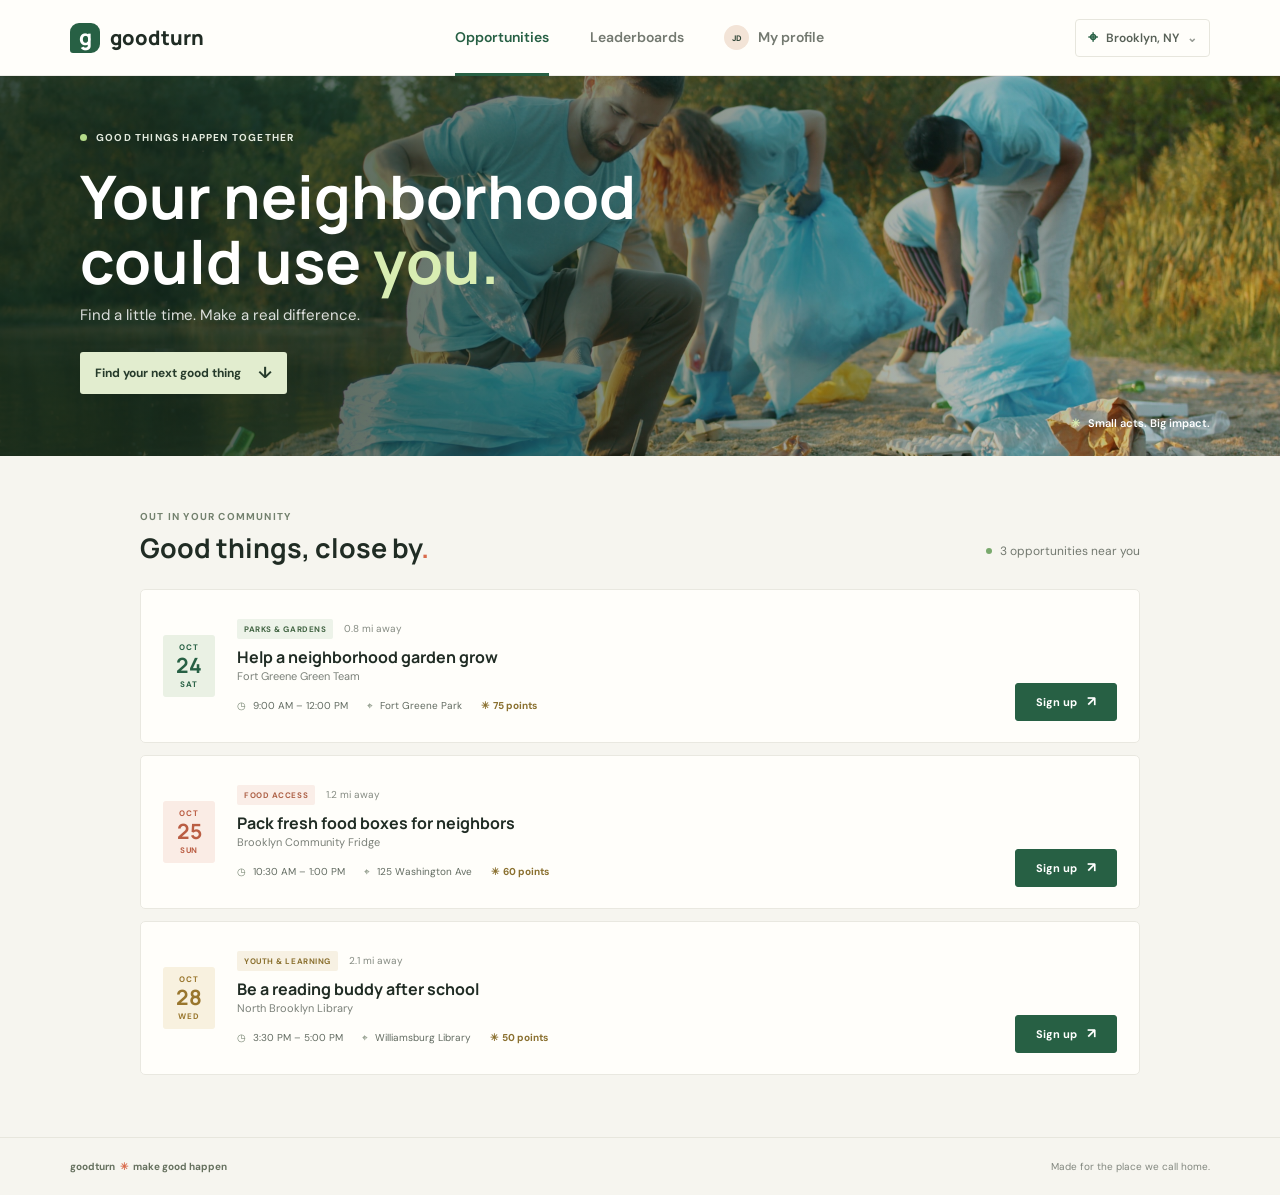
==== index.html @ 11824cbf "I replaced the image on index.html with a more suitable local image." ====
<!DOCTYPE html>
<html lang="en">
<head>
    <meta charset="UTF-8">
    <meta name="viewport" content="width=device-width, initial-scale=1.0">
    <meta name="theme-color" content="#f6f5ef">
    <title>GoodTurn | Find your next good thing</title>
    <link rel="preconnect" href="https://fonts.googleapis.com">
    <link rel="preconnect" href="https://fonts.gstatic.com" crossorigin>
    <link href="https://fonts.googleapis.com/css2?family=DM+Sans:wght@400;500;600;700&family=Manrope:wght@500;600;700;800&display=swap" rel="stylesheet">
    <link rel="stylesheet" href="styles.css">
</head>
<body>
    <header class="topbar">
        <a class="brand" href="#opportunities" aria-label="GoodTurn opportunities">
            <span class="brand-mark" aria-hidden="true">g</span>
            <span>goodturn</span>
        </a>
        <nav class="main-nav" aria-label="Main navigation">
            <a class="nav-link active" href="index.html" aria-current="page">Opportunities</a>
            <a class="nav-link" href="leaderboard.html">Leaderboards</a>
            <a class="nav-link profile-link" href="profile.html">
                <span class="avatar avatar-small" aria-hidden="true">JD</span>
                <span>My profile</span>
            </a>
        </nav>
        <button class="location-button" type="button" aria-label="Current location: Brooklyn, New York">
            <span aria-hidden="true">⌖</span> Brooklyn, NY <span class="chevron" aria-hidden="true">⌄</span>
        </button>
    </header>

    <main>
        <section class="hero" aria-labelledby="hero-title">
            <img class="hero-image" src="vitaly-gariev-tX-A7eBc45Q-unsplash.jpg" alt="Volunteers working together outdoors" fetchpriority="high">
            <div class="hero-shade"></div>
            <div class="hero-content">
                <p class="eyebrow"><span class="eyebrow-dot"></span> GOOD THINGS HAPPEN TOGETHER</p>
                <h1 id="hero-title">Your neighborhood<br>could use <em>you.</em></h1>
                <p class="hero-copy">Find a little time. Make a real difference.</p>
                <a class="hero-action" href="#opportunities">Find your next good thing <span aria-hidden="true">↓</span></a>
            </div>
            <div class="hero-note"><span aria-hidden="true">✳</span> Small acts. Big impact.</div>
        </section>

        <section class="opportunities content-width" id="opportunities" aria-labelledby="opportunities-title">
            <div class="section-heading">
                <div>
                    <p class="section-kicker">OUT IN YOUR COMMUNITY</p>
                    <h2 id="opportunities-title">Good things, close by<span class="heading-period">.</span></h2>
                </div>
                <span class="result-count"><span class="live-dot"></span> 3 opportunities near you</span>
            </div>

            <div class="opportunity-list">
                <article class="opportunity-card">
                    <div class="date-tile" aria-label="Saturday, October 24"><span>OCT</span><strong>24</strong><span>SAT</span></div>
                    <div class="opportunity-details">
                        <div class="card-topline"><span class="category-tag category-green">PARKS &amp; GARDENS</span><span class="distance">0.8 mi away</span></div>
                        <h3>Help a neighborhood garden grow</h3>
                        <p class="organization">Fort Greene Green Team</p>
                        <div class="opportunity-meta"><span><span aria-hidden="true">◷</span> 9:00 AM – 12:00 PM</span><span><span aria-hidden="true">⌖</span> Fort Greene Park</span><span class="points">✳ &nbsp;75 points</span></div>
                    </div>
                    <button class="signup-button" type="button">Sign up <span aria-hidden="true">↗</span></button>
                </article>

                <article class="opportunity-card">
                    <div class="date-tile date-coral" aria-label="Sunday, October 25"><span>OCT</span><strong>25</strong><span>SUN</span></div>
                    <div class="opportunity-details">
                        <div class="card-topline"><span class="category-tag category-coral">FOOD ACCESS</span><span class="distance">1.2 mi away</span></div>
                        <h3>Pack fresh food boxes for neighbors</h3>
                        <p class="organization">Brooklyn Community Fridge</p>
                        <div class="opportunity-meta"><span><span aria-hidden="true">◷</span> 10:30 AM – 1:00 PM</span><span><span aria-hidden="true">⌖</span> 125 Washington Ave</span><span class="points">✳ &nbsp;60 points</span></div>
                    </div>
                    <button class="signup-button" type="button">Sign up <span aria-hidden="true">↗</span></button>
                </article>

                <article class="opportunity-card">
                    <div class="date-tile date-yellow" aria-label="Wednesday, October 28"><span>OCT</span><strong>28</strong><span>WED</span></div>
                    <div class="opportunity-details">
                        <div class="card-topline"><span class="category-tag category-yellow">YOUTH &amp; LEARNING</span><span class="distance">2.1 mi away</span></div>
                        <h3>Be a reading buddy after school</h3>
                        <p class="organization">North Brooklyn Library</p>
                        <div class="opportunity-meta"><span><span aria-hidden="true">◷</span> 3:30 PM – 5:00 PM</span><span><span aria-hidden="true">⌖</span> Williamsburg Library</span><span class="points">✳ &nbsp;50 points</span></div>
                    </div>
                    <button class="signup-button" type="button">Sign up <span aria-hidden="true">↗</span></button>
                </article>
            </div>
        </section>

    </main>

    <footer class="app-footer"><span>goodturn <span aria-hidden="true">✳</span> make good happen</span><span>Made for the place we call home.</span></footer>
    <script>
        document.querySelectorAll('.signup-button').forEach((button) => {
            button.addEventListener('click', () => {
                button.textContent = 'You’re signed up ✓';
                button.classList.add('signed-up');
                button.disabled = true;
            });
        });
    </script>
</body>
</html>
---- styles.css ----
:root {
    color-scheme: light;
    --ink: #202c24;
    --muted: #777f77;
    --paper: #f6f5ef;
    --white: #fffefa;
    --green: #276044;
    --green-dark: #1c4934;
    --line: #e7e6dd;
    --coral: #d96b4c;
    --yellow: #e8bd58;
}

* {
    box-sizing: border-box;
}

html {
    scroll-behavior: smooth;
    scroll-padding-top: 88px;
}

body {
    margin: 0;
    color: var(--ink);
    background: var(--paper);
    font-family: 'DM Sans', sans-serif;
    line-height: 1.5;
}

button,
a {
    font: inherit;
}

a {
    color: inherit;
}

.topbar {
    position: sticky;
    z-index: 5;
    top: 0;
    display: flex;
    height: 76px;
    align-items: center;
    justify-content: space-between;
    padding: 0 max(5.5vw, 24px);
    border-bottom: 1px solid rgba(32, 44, 36, 0.08);
    background: rgba(255, 254, 250, 0.97);
}

.brand {
    display: inline-flex;
    align-items: center;
    gap: 10px;
    color: var(--ink);
    font-family: 'Manrope', sans-serif;
    font-size: 20px;
    font-weight: 800;
    text-decoration: none;
}

.brand-mark {
    display: grid;
    width: 30px;
    height: 30px;
    place-items: center;
    border-radius: 9px 9px 9px 3px;
    background: var(--green);
    color: white;
    font-family: 'Manrope', sans-serif;
    font-size: 21px;
    line-height: 1;
}

.main-nav {
    display: flex;
    height: 100%;
    align-items: center;
    gap: clamp(20px, 3.2vw, 48px);
}

.nav-link {
    position: relative;
    display: inline-flex;
    height: 100%;
    align-items: center;
    gap: 9px;
    color: #737970;
    font-size: 14px;
    font-weight: 600;
    text-decoration: none;
    transition: color 160ms ease;
}

.nav-link:hover,
.nav-link.active {
    color: var(--green);
}

.nav-link.active::after {
    position: absolute;
    right: 0;
    bottom: -1px;
    left: 0;
    height: 3px;
    background: var(--green);
    content: '';
}

.location-button {
    display: inline-flex;
    min-height: 38px;
    align-items: center;
    gap: 8px;
    padding: 0 12px;
    border: 1px solid var(--line);
    border-radius: 4px;
    background: transparent;
    color: #586157;
    font-size: 12px;
    font-weight: 600;
}

.location-button > span:first-child {
    color: var(--green);
    font-size: 17px;
}

.chevron {
    color: #969b94;
}

.hero {
    position: relative;
    display: flex;
    min-height: 380px;
    align-items: center;
    overflow: hidden;
    background: #335d45;
    color: white;
}

.hero-image,
.hero-shade {
    position: absolute;
    inset: 0;
    width: 100%;
    height: 100%;
}

.hero-image {
    object-fit: cover;
    object-position: center 48%;
}

.hero-shade {
    background: linear-gradient(90deg, rgba(16, 39, 27, 0.82) 0%, rgba(16, 39, 27, 0.52) 45%, rgba(16, 39, 27, 0.08) 100%);
}

.hero-content {
    position: relative;
    width: min(1120px, 89%);
    margin: 0 auto;
    padding: 53px 0 61px;
    animation: arrive 550ms ease-out both;
}

.eyebrow,
.section-kicker {
    margin: 0;
    font-size: 10px;
    font-weight: 700;
    letter-spacing: 1.2px;
}

.eyebrow {
    display: flex;
    align-items: center;
    gap: 9px;
    color: #e4ebdf;
}

.eyebrow-dot,
.live-dot {
    width: 7px;
    height: 7px;
    flex: 0 0 auto;
    border-radius: 50%;
    background: #b4db89;
}

.hero h1 {
    margin: 19px 0 10px;
    font-family: 'Manrope', sans-serif;
    font-size: clamp(38px, 5vw, 60px);
    font-weight: 700;
    letter-spacing: 0;
    line-height: 1.08;
}

.hero h1 em {
    color: #d8edb2;
    font-style: normal;
}

.hero-copy {
    margin: 0;
    color: rgba(255, 255, 255, 0.84);
    font-size: 15px;
}

.hero-action {
    display: inline-flex;
    min-height: 42px;
    align-items: center;
    gap: 17px;
    margin-top: 25px;
    padding: 0 15px;
    border-radius: 3px;
    background: #e2edcf;
    color: #263b2b;
    font-size: 12px;
    font-weight: 700;
    text-decoration: none;
    transition: background 150ms ease, transform 150ms ease;
}

.hero-action:hover {
    transform: translateY(-2px);
    background: white;
}

.hero-action span {
    font-size: 16px;
}

.hero-note {
    position: absolute;
    right: 5.5vw;
    bottom: 25px;
    color: white;
    font-size: 11px;
    font-weight: 600;
}

.hero-note span {
    margin-right: 5px;
    color: #d8edb2;
}

.content-width {
    width: min(1000px, 89%);
    margin-right: auto;
    margin-left: auto;
}

.opportunities {
    padding: 53px 0 62px;
}

.section-heading,
.panel-heading {
    display: flex;
    align-items: end;
    justify-content: space-between;
    gap: 20px;
}

.section-kicker {
    color: #73816e;
}

.section-heading h2,
.panel-heading h2 {
    margin: 7px 0 0;
    font-family: 'Manrope', sans-serif;
    font-size: 27px;
    font-weight: 700;
    letter-spacing: 0;
    line-height: 1.25;
}

.heading-period {
    color: var(--coral);
}

.result-count {
    display: inline-flex;
    align-items: center;
    gap: 8px;
    padding-bottom: 5px;
    color: #737970;
    font-size: 12px;
}

.live-dot {
    width: 6px;
    height: 6px;
    background: #79a96d;
}

.opportunity-list {
    display: grid;
    gap: 12px;
    margin-top: 24px;
}

.opportunity-card {
    display: grid;
    min-height: 154px;
    grid-template-columns: 54px minmax(0, 1fr) auto;
    align-items: center;
    gap: 20px;
    padding: 20px 22px;
    border: 1px solid #e9e8e0;
    border-radius: 5px;
    background: var(--white);
    transition: border-color 160ms ease, transform 160ms ease;
    animation: arrive 500ms ease-out both;
}

.opportunity-card:nth-child(2) {
    animation-delay: 70ms;
}

.opportunity-card:nth-child(3) {
    animation-delay: 140ms;
}

.opportunity-card:hover {
    transform: translateY(-2px);
    border-color: #cbd5c8;
}

.date-tile {
    display: flex;
    width: 52px;
    height: 62px;
    flex-direction: column;
    align-items: center;
    justify-content: center;
    border-radius: 3px;
    background: #eaf1e4;
    color: var(--green);
    line-height: 1;
}

.date-tile span {
    font-size: 8px;
    font-weight: 700;
    letter-spacing: 0.7px;
}

.date-tile strong {
    margin: 4px 0;
    font-family: 'Manrope', sans-serif;
    font-size: 21px;
}

.date-coral {
    background: #faece5;
    color: #ba5d43;
}

.date-yellow {
    background: #f8f1df;
    color: #99762d;
}

.opportunity-details {
    min-width: 0;
}

.card-topline {
    display: flex;
    align-items: center;
    gap: 11px;
}

.category-tag {
    padding: 4px 7px;
    border-radius: 2px;
    font-size: 8px;
    font-weight: 700;
    letter-spacing: 0.55px;
}

.category-green {
    background: #edf3e9;
    color: #426443;
}

.category-coral {
    background: #faeee8;
    color: #ae6248;
}

.category-yellow {
    background: #f7f1e3;
    color: #8a702f;
}

.distance {
    color: #858b82;
    font-size: 10px;
}

.opportunity-card h3 {
    overflow-wrap: anywhere;
    margin: 8px 0 1px;
    font-family: 'Manrope', sans-serif;
    font-size: 16px;
    font-weight: 700;
    letter-spacing: 0;
    line-height: 1.3;
}

.organization {
    margin: 0;
    color: #7b8179;
    font-size: 11px;
}

.opportunity-meta {
    display: flex;
    flex-wrap: wrap;
    gap: 5px 19px;
    margin-top: 13px;
    color: #626b61;
    font-size: 10px;
}

.opportunity-meta > span {
    white-space: nowrap;
}

.opportunity-meta > span > span {
    margin-right: 4px;
    color: #73816e;
}

.opportunity-meta .points {
    color: #8a702f;
    font-weight: 700;
}

.signup-button {
    display: inline-flex;
    min-width: 102px;
    min-height: 38px;
    align-items: center;
    justify-content: center;
    gap: 10px;
    align-self: end;
    margin-bottom: 1px;
    border: 1px solid var(--green);
    border-radius: 3px;
    background: var(--green);
    color: white;
    cursor: pointer;
    font-size: 11px;
    font-weight: 700;
    transition: background 150ms ease, color 150ms ease;
}

.signup-button:hover {
    background: var(--green-dark);
}

.signup-button span {
    font-size: 14px;
}

.signup-button.signed-up {
    min-width: 128px;
    border-color: #d6e5cf;
    background: #edf4e9;
    color: var(--green);
    cursor: default;
}

.community-sections {
    display: grid;
    grid-template-columns: 1.15fr 0.85fr;
    gap: 16px;
    padding-bottom: 58px;
}

.leaderboard-panel,
.profile-panel {
    scroll-margin-top: 96px;
    padding: 24px;
    border: 1px solid var(--line);
    border-radius: 5px;
    background: var(--white);
}

.panel-heading {
    align-items: center;
}

.panel-heading h2 {
    font-size: 17px;
}

.period-label {
    padding: 5px 7px;
    border-radius: 2px;
    background: #f0f2e9;
    color: #66745e;
    font-size: 8px;
    font-weight: 700;
    letter-spacing: 0.6px;
}

.leaderboard-list {
    display: grid;
    gap: 0;
    margin: 19px 0 0;
    padding: 0;
    list-style: none;
}

.leaderboard-list li {
    display: grid;
    min-height: 52px;
    grid-template-columns: 24px 31px minmax(0, 1fr) auto;
    align-items: center;
    gap: 10px;
    border-top: 1px solid #efeee8;
}

.leaderboard-list .current-user {
    margin: 0 -8px;
    padding: 0 8px;
    background: #f5f7ef;
}

.rank {
    color: #8b9188;
    font-size: 10px;
    font-weight: 700;
}

.avatar {
    display: inline-grid;
    width: 30px;
    height: 30px;
    flex: 0 0 auto;
    place-items: center;
    border-radius: 50%;
    color: #304537;
    font-size: 9px;
    font-weight: 700;
}

.avatar-small {
    width: 25px;
    height: 25px;
    background: #f3e4d7;
    font-size: 8px;
}

.avatar-mint {
    background: #dcebdd;
}

.avatar-peach {
    background: #f4e1d2;
}

.avatar-blue {
    background: #dce8ed;
}

.volunteer-name {
    overflow: hidden;
    font-size: 11px;
    font-weight: 600;
    text-overflow: ellipsis;
    white-space: nowrap;
}

.volunteer-name small {
    color: #81877f;
    font-size: 9px;
    font-weight: 400;
}

.score {
    color: var(--green);
    font-size: 11px;
    font-weight: 700;
}

.score small {
    color: #858b82;
    font-size: 9px;
    font-weight: 500;
}

.profile-panel {
    display: flex;
    flex-direction: column;
    justify-content: center;
}

.profile-summary {
    display: flex;
    align-items: center;
    gap: 13px;
    margin-top: 16px;
}

.avatar-large {
    width: 44px;
    height: 44px;
    font-size: 12px;
}

.profile-summary h2 {
    margin: 0;
    font-family: 'Manrope', sans-serif;
    font-size: 17px;
    letter-spacing: 0;
}

.profile-summary p {
    margin: 2px 0 0;
    color: #7b8179;
    font-size: 10px;
}

.profile-stats {
    display: grid;
    grid-template-columns: repeat(3, 1fr);
    gap: 8px;
    margin-top: 24px;
    padding-top: 17px;
    border-top: 1px solid #efeee8;
}

.profile-stats div {
    display: flex;
    flex-direction: column;
    gap: 3px;
}

.profile-stats strong {
    font-family: 'Manrope', sans-serif;
    font-size: 19px;
}

.profile-stats span {
    color: #81877f;
    font-size: 7px;
    font-weight: 700;
    letter-spacing: 0.35px;
}

.app-footer {
    display: flex;
    min-height: 58px;
    align-items: center;
    justify-content: space-between;
    padding: 0 max(5.5vw, 24px);
    border-top: 1px solid var(--line);
    color: #82877f;
    font-size: 10px;
}

.app-footer span:first-child {
    color: #66715f;
    font-weight: 700;
}

.app-footer span:first-child span {
    margin: 0 3px;
    color: var(--coral);
}

@keyframes arrive {
    from {
        transform: translateY(9px);
        opacity: 0;
    }
    to {
        transform: translateY(0);
        opacity: 1;
    }
}

@media (max-width: 760px) {
    .topbar {
        height: 66px;
        padding: 0 20px;
    }

    .brand {
        font-size: 18px;
    }

    .main-nav {
        gap: 18px;
    }

    .nav-link {
        font-size: 12px;
    }

    .location-button {
        display: none;
    }

    .hero {
        min-height: 350px;
    }

    .hero-content,
    .content-width {
        width: calc(100% - 40px);
    }

    .hero-shade {
        background: linear-gradient(90deg, rgba(16, 39, 27, 0.82), rgba(16, 39, 27, 0.28));
    }

    .hero-note {
        right: 20px;
        bottom: 17px;
    }

    .opportunities {
        padding: 42px 0 48px;
    }

    .section-heading h2 {
        font-size: 23px;
    }

    .opportunity-card {
        grid-template-columns: 48px minmax(0, 1fr);
        gap: 13px;
        padding: 17px;
    }

    .date-tile {
        width: 46px;
        height: 58px;
    }

    .signup-button {
        min-height: 36px;
        grid-column: 2;
        justify-self: start;
        align-self: start;
        margin-top: 2px;
    }

    .opportunity-meta {
        gap: 5px 12px;
    }

    .community-sections {
        grid-template-columns: 1fr;
        padding-bottom: 42px;
    }
}

@media (max-width: 480px) {
    .topbar {
        padding: 0 14px;
    }

    .brand {
        gap: 7px;
        font-size: 16px;
    }

    .brand-mark {
        width: 27px;
        height: 27px;
    }

    .main-nav {
        gap: 13px;
    }

    .nav-link {
        gap: 5px;
        font-size: 10px;
    }

    .avatar-small {
        width: 22px;
        height: 22px;
        font-size: 7px;
    }

    .hero {
        min-height: 330px;
    }

    .hero-content,
    .content-width {
        width: calc(100% - 32px);
    }

    .hero h1 {
        font-size: 39px;
    }

    .hero-copy {
        max-width: 250px;
        font-size: 13px;
    }

    .section-heading {
        align-items: flex-start;
        flex-direction: column;
        gap: 8px;
    }

    .section-heading h2 {
        font-size: 22px;
    }

    .result-count {
        padding-bottom: 0;
    }

    .opportunity-card {
        grid-template-columns: 42px minmax(0, 1fr);
        gap: 11px;
        padding: 14px 12px;
    }

    .date-tile {
        width: 42px;
        height: 54px;
    }

    .card-topline {
        flex-wrap: wrap;
        gap: 6px;
    }

    .opportunity-card h3 {
        font-size: 14px;
    }

    .opportunity-meta {
        display: grid;
        grid-template-columns: 1fr;
        gap: 5px;
        font-size: 9px;
    }

    .leaderboard-panel,
    .profile-panel {
        padding: 18px 15px;
    }

    .panel-heading h2 {
        font-size: 15px;
    }

    .app-footer {
        align-items: flex-start;
        flex-direction: column;
        justify-content: center;
        gap: 3px;
        padding: 11px 16px;
    }
}

@media (prefers-reduced-motion: reduce) {
    *,
    *::before,
    *::after {
        scroll-behavior: auto !important;
        animation-duration: 0.01ms !important;
        animation-iteration-count: 1 !important;
        transition-duration: 0.01ms !important;
    }
}

.location-label {
    display: inline-flex;
    align-items: center;
    gap: 7px;
    color: #586157;
    font-size: 12px;
    font-weight: 600;
}

.location-label span {
    color: var(--green);
    font-size: 17px;
}

.page-main {
    min-height: calc(100vh - 134px);
    padding-top: 52px;
    padding-bottom: 64px;
}

.page-heading-row {
    display: flex;
    align-items: center;
    justify-content: space-between;
    gap: 24px;
    margin-bottom: 29px;
}

.page-title {
    margin: 8px 0 4px;
    font-family: 'Manrope', sans-serif;
    font-size: clamp(26px, 3vw, 34px);
    font-weight: 700;
    letter-spacing: 0;
    line-height: 1.2;
}

.page-description {
    margin: 0;
    color: var(--muted);
    font-size: 13px;
}

.leaderboard-summary {
    display: flex;
    min-height: 83px;
    align-items: center;
    gap: 15px;
    padding: 15px 20px;
    border: 1px solid #e5e8dc;
    border-radius: 4px;
    background: #eef2e8;
}

.summary-icon {
    display: grid;
    width: 40px;
    height: 40px;
    flex: 0 0 auto;
    place-items: center;
    border-radius: 50%;
    background: #dfe9d8;
    color: var(--green);
    font-size: 20px;
}

.leaderboard-summary > div:nth-child(2) {
    display: flex;
    flex-direction: column;
}

.leaderboard-summary > div:nth-child(2) strong {
    font-family: 'Manrope', sans-serif;
    font-size: 14px;
}

.leaderboard-summary > div:nth-child(2) span {
    color: #747c70;
    font-size: 11px;
}

.summary-your-rank {
    display: flex;
    flex-direction: column;
    gap: 2px;
    margin-left: auto;
    padding-left: 20px;
    border-left: 1px solid #d7dfd0;
}

.summary-your-rank > span {
    color: #6b7665;
    font-size: 8px;
    font-weight: 700;
    letter-spacing: 0.7px;
}

.summary-your-rank strong {
    color: var(--green);
    font-family: 'Manrope', sans-serif;
    font-size: 17px;
}

.summary-your-rank small {
    color: #7a8276;
    font-family: 'DM Sans', sans-serif;
    font-size: 10px;
    font-weight: 500;
}

.leaderboard-section {
    margin-top: 32px;
    padding: 23px 25px 18px;
    border: 1px solid var(--line);
    border-radius: 4px;
    background: var(--white);
}

.leaderboard-tools {
    display: flex;
    align-items: center;
    justify-content: space-between;
    gap: 18px;
    margin-bottom: 20px;
}

.leaderboard-tools h2,
.profile-panel-heading h2 {
    margin: 0;
    font-family: 'Manrope', sans-serif;
    font-size: 17px;
    letter-spacing: 0;
}

.results-count {
    display: block;
    margin-top: 3px;
    color: #83887f;
    font-size: 10px;
}

.search-field {
    display: flex;
    width: min(240px, 44%);
    height: 37px;
    align-items: center;
    gap: 8px;
    padding: 0 10px;
    border: 1px solid var(--line);
    border-radius: 3px;
    color: #788074;
}

.search-field > span {
    font-size: 18px;
}

.search-field input {
    width: 100%;
    min-width: 0;
    border: 0;
    outline: 0;
    background: transparent;
    color: var(--ink);
    font: inherit;
    font-size: 11px;
}

.search-field:focus-within {
    border-color: #8da58d;
    box-shadow: 0 0 0 2px rgba(39, 96, 68, 0.1);
}

.leaderboard-table-header,
.leaderboard-person-row {
    display: grid;
    grid-template-columns: 38px 34px minmax(0, 1fr) 90px 70px;
    align-items: center;
    gap: 10px;
}

.leaderboard-table-header {
    min-height: 35px;
    padding: 0 13px;
    border-top: 1px solid #eeede6;
    border-bottom: 1px solid #eeede6;
    background: #faf9f5;
    color: #858b82;
    font-size: 8px;
    font-weight: 700;
    letter-spacing: 0.5px;
}

.leaderboard-table-header span:nth-child(2) {
    grid-column: 3;
}

.leaderboard-table-header span:nth-child(3) {
    grid-column: 4;
}

.leaderboard-table-header span:nth-child(4) {
    grid-column: 5;
}

.leaderboard-table {
    margin: 0;
    padding: 0;
    list-style: none;
}

.leaderboard-person-row {
    min-height: 54px;
    padding: 0 13px;
    border-bottom: 1px solid #efeee8;
}

.leaderboard-person-row.current-user {
    background: #f3f6ed;
}

.person-rank {
    color: #82887f;
    font-size: 11px;
    font-weight: 700;
}

.person-name {
    overflow: hidden;
    font-size: 12px;
    font-weight: 600;
    text-overflow: ellipsis;
    white-space: nowrap;
}

.person-turns,
.person-score {
    font-size: 11px;
    font-weight: 600;
}

.person-turns {
    color: #596356;
}

.person-score {
    color: var(--green);
}

.person-turns small,
.person-score small {
    color: #888e84;
    font-size: 9px;
    font-weight: 400;
}

.avatar-tone-0 {
    background: #dcebdd;
}

.avatar-tone-1 {
    background: #f4e1d2;
}

.avatar-tone-2 {
    background: #dce8ed;
}

.avatar-tone-3 {
    background: #eee6cc;
}

.pagination {
    display: flex;
    justify-content: center;
    gap: 5px;
    padding-top: 18px;
}

.page-button {
    display: grid;
    width: 31px;
    height: 31px;
    place-items: center;
    border: 1px solid transparent;
    border-radius: 3px;
    background: transparent;
    color: #687166;
    cursor: pointer;
    font-size: 10px;
}

.page-button:hover:not(:disabled),
.page-button.selected {
    border-color: #dce5d6;
    background: #edf3e9;
    color: var(--green);
}

.page-button:disabled {
    color: #c4c7c0;
    cursor: default;
}

.member-since {
    color: #81877f;
    font-size: 9px;
    font-weight: 700;
    letter-spacing: 0.7px;
}

.profile-level-card {
    display: grid;
    grid-template-columns: minmax(0, 0.9fr) 1px minmax(0, 1.1fr);
    align-items: center;
    gap: 34px;
    padding: 30px 34px;
    border: 1px solid #e5e8dc;
    border-radius: 4px;
    background: #eef2e8;
}

.member-identity {
    display: flex;
    min-width: 0;
    align-items: center;
    gap: 17px;
}

.avatar-giant {
    width: 76px;
    height: 76px;
    font-size: 20px;
}

.member-identity h2 {
    margin: 5px 0 2px;
    font-family: 'Manrope', sans-serif;
    font-size: 22px;
    letter-spacing: 0;
}

.member-tagline {
    margin: 0;
    color: #747c70;
    font-size: 11px;
}

.level-divider {
    width: 1px;
    height: 95px;
    background: #d7dfd0;
}

.level-label-row,
.xp-numbers {
    display: flex;
    align-items: center;
    justify-content: space-between;
    gap: 12px;
}

.level-badge {
    padding: 5px 8px;
    border-radius: 2px;
    background: var(--green);
    color: white;
    font-size: 9px;
    font-weight: 700;
    letter-spacing: 0.6px;
}

.level-name {
    color: #596856;
    font-family: 'Manrope', sans-serif;
    font-size: 12px;
    font-weight: 700;
}

.xp-numbers {
    margin: 14px 0 8px;
}

.xp-numbers strong {
    font-family: 'Manrope', sans-serif;
    font-size: 20px;
}

.xp-numbers strong span {
    color: #81877f;
    font-family: 'DM Sans', sans-serif;
    font-size: 11px;
    font-weight: 600;
}

.xp-numbers > span {
    color: #747c70;
    font-size: 10px;
}

.xp-track {
    width: 100%;
    height: 9px;
    overflow: hidden;
    border-radius: 6px;
    background: #d8e1d1;
}

.xp-fill {
    display: block;
    width: 82.67%;
    height: 100%;
    border-radius: inherit;
    background: var(--green);
}

.xp-caption {
    display: flex;
    justify-content: space-between;
    margin: 7px 0 0;
    color: #677363;
    font-size: 9px;
}

.xp-caption span {
    color: #9a8b57;
}

.profile-stats-grid {
    display: grid;
    grid-template-columns: repeat(3, 1fr);
    gap: 13px;
    margin-top: 16px;
}

.stat-card {
    display: grid;
    min-height: 118px;
    grid-template-columns: 34px 1fr;
    grid-template-rows: 40px 1fr;
    align-items: center;
    padding: 17px 19px;
    border: 1px solid var(--line);
    border-radius: 4px;
    background: var(--white);
}

.stat-icon {
    display: grid;
    width: 29px;
    height: 29px;
    place-items: center;
    border-radius: 50%;
    font-size: 15px;
}

.stat-icon-green {
    background: #eaf1e4;
    color: var(--green);
}

.stat-icon-coral {
    background: #faece5;
    color: #ba5d43;
}

.stat-icon-yellow {
    background: #f8f1df;
    color: #99762d;
}

.stat-card strong {
    font-family: 'Manrope', sans-serif;
    font-size: 23px;
}

.stat-card > span:last-child {
    grid-column: 1 / -1;
    color: #7c8379;
    font-size: 8px;
    font-weight: 700;
    letter-spacing: 0.7px;
}

.profile-lower-grid {
    display: grid;
    grid-template-columns: minmax(0, 1.35fr) minmax(250px, 0.85fr);
    gap: 14px;
    margin-top: 28px;
}

.profile-content-panel {
    min-width: 0;
    padding: 23px 24px;
    border: 1px solid var(--line);
    border-radius: 4px;
    background: var(--white);
}

.profile-panel-heading {
    display: flex;
    align-items: center;
    justify-content: space-between;
    gap: 12px;
}

.profile-panel-heading .section-kicker {
    margin-bottom: 5px;
}

.text-link {
    color: var(--green);
    font-size: 10px;
    font-weight: 700;
    text-decoration: none;
    white-space: nowrap;
}

.text-link span {
    margin-left: 3px;
}

.activity-list {
    margin: 17px 0 0;
    padding: 0;
    list-style: none;
}

.activity-list li {
    display: grid;
    min-height: 60px;
    grid-template-columns: 31px minmax(0, 1fr) auto;
    align-items: center;
    gap: 11px;
    border-top: 1px solid #efeee8;
}

.activity-mark {
    display: grid;
    width: 29px;
    height: 29px;
    place-items: center;
    border-radius: 50%;
    font-size: 12px;
}

.activity-mark-green,
.badge-icon-green {
    background: #eaf1e4;
    color: var(--green);
}

.activity-mark-coral,
.badge-icon-coral {
    background: #faece5;
    color: #ba5d43;
}

.activity-mark-yellow,
.badge-icon-yellow {
    background: #f8f1df;
    color: #99762d;
}

.activity-list li > div,
.achievement-badge > span:last-child {
    display: flex;
    min-width: 0;
    flex-direction: column;
}

.activity-list li strong,
.achievement-badge strong {
    overflow: hidden;
    font-size: 10px;
    font-weight: 700;
    text-overflow: ellipsis;
    white-space: nowrap;
}

.activity-list li div span,
.achievement-badge small {
    overflow: hidden;
    color: #858b82;
    font-size: 9px;
    text-overflow: ellipsis;
    white-space: nowrap;
}

.activity-xp {
    color: var(--green);
    font-size: 10px;
    font-weight: 700;
    white-space: nowrap;
}

.badge-list {
    display: grid;
    gap: 15px;
    margin-top: 19px;
}

.achievement-badge {
    display: flex;
    align-items: center;
    gap: 11px;
}

.badge-icon {
    display: grid;
    width: 34px;
    height: 34px;
    flex: 0 0 auto;
    place-items: center;
    border-radius: 50%;
    font-size: 15px;
}

@media (max-width: 760px) {
    .page-main {
        padding-top: 39px;
        padding-bottom: 46px;
    }

    .profile-level-card {
        grid-template-columns: 1fr;
        gap: 19px;
        padding: 24px;
    }

    .level-divider {
        width: 100%;
        height: 1px;
    }

    .profile-lower-grid {
        grid-template-columns: 1fr;
    }
}

@media (max-width: 520px) {
    .location-label {
        display: none;
    }

    .page-heading-row {
        align-items: flex-start;
    }

    .page-heading-row .period-label,
    .member-since {
        margin-top: 3px;
        white-space: nowrap;
    }

    .leaderboard-section {
        margin-top: 22px;
        padding: 17px 12px 14px;
    }

    .leaderboard-table-header,
    .leaderboard-person-row {
        grid-template-columns: 24px 29px minmax(0, 1fr) 45px 48px;
        gap: 6px;
        padding-right: 7px;
        padding-left: 7px;
    }

    .leaderboard-table-header {
        font-size: 7px;
        letter-spacing: 0;
    }

    .leaderboard-tools {
        align-items: flex-start;
        flex-direction: column;
        gap: 12px;
    }

    .search-field {
        width: 100%;
    }

    .person-name {
        font-size: 10px;
    }

    .person-turns,
    .person-score {
        font-size: 9px;
    }

    .page-button {
        width: 27px;
        height: 29px;
        font-size: 9px;
    }

    .leaderboard-summary {
        gap: 10px;
        padding: 13px;
    }

    .leaderboard-summary > div:nth-child(2) span {
        max-width: 145px;
        font-size: 9px;
    }

    .summary-your-rank {
        padding-left: 11px;
    }

    .profile-level-card {
        padding: 19px 15px;
    }

    .member-identity {
        gap: 12px;
    }

    .avatar-giant {
        width: 58px;
        height: 58px;
        font-size: 16px;
    }

    .member-identity h2 {
        font-size: 18px;
    }

    .member-tagline {
        max-width: 190px;
        font-size: 9px;
    }

    .level-name {
        font-size: 10px;
    }

    .xp-numbers > span {
        font-size: 9px;
    }

    .profile-stats-grid {
        gap: 7px;
    }

    .stat-card {
        min-height: 104px;
        padding: 12px 10px;
    }

    .stat-card strong {
        font-size: 20px;
    }

    .stat-card > span:last-child {
        font-size: 7px;
        letter-spacing: 0.3px;
    }

    .profile-content-panel {
        padding: 18px 14px;
    }

    .activity-list li {
        grid-template-columns: 29px minmax(0, 1fr) auto;
        gap: 8px;
    }

    .activity-list li strong {
        font-size: 9px;
    }

    .activity-list li div span {
        font-size: 8px;
    }
}
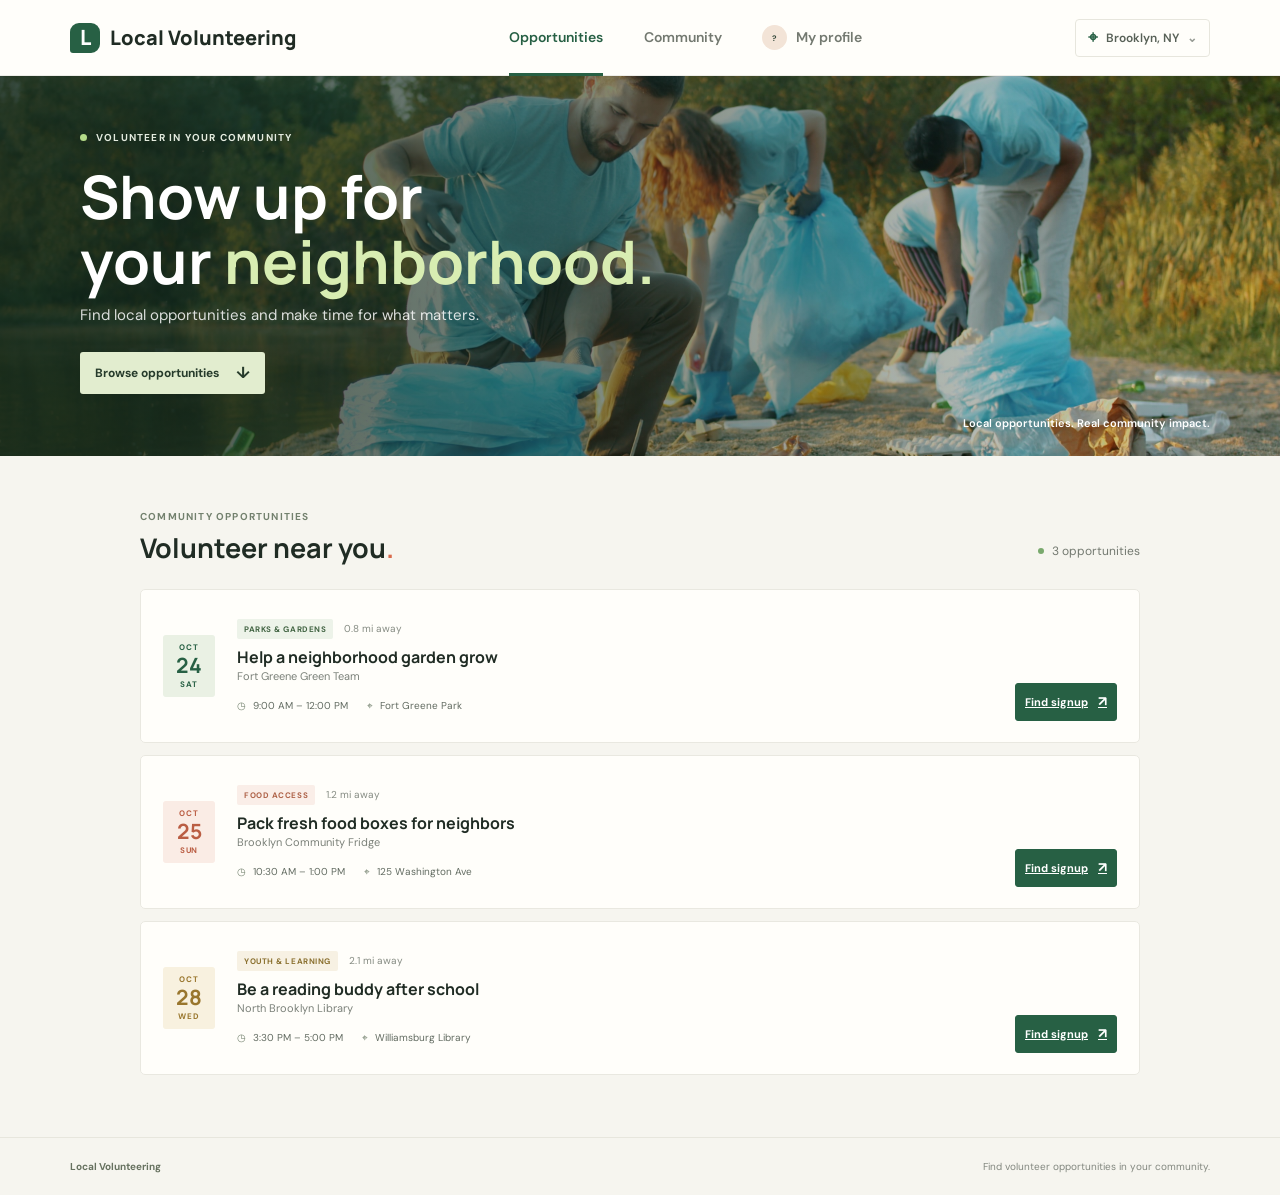
==== commit ec105000: "Good things" ====
--- a/index.html
+++ b/index.html
@@ -4,7 +4,7 @@
     <meta charset="UTF-8">
     <meta name="viewport" content="width=device-width, initial-scale=1.0">
     <meta name="theme-color" content="#f6f5ef">
-    <title>GoodTurn | Find your next good thing</title>
+    <title>Local Volunteering | Find local opportunities</title>
     <link rel="preconnect" href="https://fonts.googleapis.com">
     <link rel="preconnect" href="https://fonts.gstatic.com" crossorigin>
     <link href="https://fonts.googleapis.com/css2?family=DM+Sans:wght@400;500;600;700&family=Manrope:wght@500;600;700;800&display=swap" rel="stylesheet">
@@ -12,20 +12,20 @@
 </head>
 <body>
     <header class="topbar">
-        <a class="brand" href="#opportunities" aria-label="GoodTurn opportunities">
-            <span class="brand-mark" aria-hidden="true">g</span>
-            <span>goodturn</span>
+        <a class="brand" href="#opportunities" aria-label="Local Volunteering opportunities">
+            <span class="brand-mark" aria-hidden="true">L</span>
+            <span>Local Volunteering</span>
         </a>
         <nav class="main-nav" aria-label="Main navigation">
             <a class="nav-link active" href="index.html" aria-current="page">Opportunities</a>
-            <a class="nav-link" href="leaderboard.html">Leaderboards</a>
+            <a class="nav-link" href="leaderboard.html">Community</a>
             <a class="nav-link profile-link" href="profile.html">
-                <span class="avatar avatar-small" aria-hidden="true">JD</span>
+                <span class="avatar avatar-small" data-profile-initials aria-hidden="true">?</span>
                 <span>My profile</span>
             </a>
         </nav>
-        <button class="location-button" type="button" aria-label="Current location: Brooklyn, New York">
-            <span aria-hidden="true">⌖</span> Brooklyn, NY <span class="chevron" aria-hidden="true">⌄</span>
+        <button class="location-button" id="location-button" type="button" aria-haspopup="dialog">
+            <span aria-hidden="true">⌖</span> <span data-location-label>Brooklyn, NY</span> <span class="chevron" aria-hidden="true">⌄</span>
         </button>
     </header>
 
@@ -34,70 +34,73 @@
             <img class="hero-image" src="vitaly-gariev-tX-A7eBc45Q-unsplash.jpg" alt="Volunteers working together outdoors" fetchpriority="high">
             <div class="hero-shade"></div>
             <div class="hero-content">
-                <p class="eyebrow"><span class="eyebrow-dot"></span> GOOD THINGS HAPPEN TOGETHER</p>
-                <h1 id="hero-title">Your neighborhood<br>could use <em>you.</em></h1>
-                <p class="hero-copy">Find a little time. Make a real difference.</p>
-                <a class="hero-action" href="#opportunities">Find your next good thing <span aria-hidden="true">↓</span></a>
+                <p class="eyebrow"><span class="eyebrow-dot"></span> VOLUNTEER IN YOUR COMMUNITY</p>
+                <h1 id="hero-title">Show up for<br>your <em>neighborhood.</em></h1>
+                <p class="hero-copy">Find local opportunities and make time for what matters.</p>
+                <a class="hero-action" href="#opportunities">Browse opportunities <span aria-hidden="true">↓</span></a>
             </div>
-            <div class="hero-note"><span aria-hidden="true">✳</span> Small acts. Big impact.</div>
+            <div class="hero-note">Local opportunities. Real community impact.</div>
         </section>
 
         <section class="opportunities content-width" id="opportunities" aria-labelledby="opportunities-title">
             <div class="section-heading">
                 <div>
-                    <p class="section-kicker">OUT IN YOUR COMMUNITY</p>
-                    <h2 id="opportunities-title">Good things, close by<span class="heading-period">.</span></h2>
+                    <p class="section-kicker">COMMUNITY OPPORTUNITIES</p>
+                    <h2 id="opportunities-title">Volunteer near you<span class="heading-period">.</span></h2>
                 </div>
-                <span class="result-count"><span class="live-dot"></span> 3 opportunities near you</span>
+                <span class="result-count"><span class="live-dot"></span> 3 opportunities</span>
             </div>
 
             <div class="opportunity-list">
-                <article class="opportunity-card">
+                <article class="opportunity-card" data-latitude="40.6915" data-longitude="-73.9740">
                     <div class="date-tile" aria-label="Saturday, October 24"><span>OCT</span><strong>24</strong><span>SAT</span></div>
                     <div class="opportunity-details">
                         <div class="card-topline"><span class="category-tag category-green">PARKS &amp; GARDENS</span><span class="distance">0.8 mi away</span></div>
                         <h3>Help a neighborhood garden grow</h3>
                         <p class="organization">Fort Greene Green Team</p>
-                        <div class="opportunity-meta"><span><span aria-hidden="true">◷</span> 9:00 AM – 12:00 PM</span><span><span aria-hidden="true">⌖</span> Fort Greene Park</span><span class="points">✳ &nbsp;75 points</span></div>
+                        <div class="opportunity-meta"><span><span aria-hidden="true">◷</span> 9:00 AM – 12:00 PM</span><span><span aria-hidden="true">⌖</span> Fort Greene Park</span></div>
                     </div>
-                    <button class="signup-button" type="button">Sign up <span aria-hidden="true">↗</span></button>
+                    <a class="signup-button" href="https://www.google.com/search?q=Fort+Greene+Green+Team+volunteer+signup" data-organization="Fort Greene Green Team" data-event="Help a neighborhood garden grow" target="_blank" rel="noopener noreferrer">Find signup <span aria-hidden="true">↗</span></a>
                 </article>
 
-                <article class="opportunity-card">
+                <article class="opportunity-card" data-latitude="40.6964" data-longitude="-73.9672">
                     <div class="date-tile date-coral" aria-label="Sunday, October 25"><span>OCT</span><strong>25</strong><span>SUN</span></div>
                     <div class="opportunity-details">
                         <div class="card-topline"><span class="category-tag category-coral">FOOD ACCESS</span><span class="distance">1.2 mi away</span></div>
                         <h3>Pack fresh food boxes for neighbors</h3>
                         <p class="organization">Brooklyn Community Fridge</p>
-                        <div class="opportunity-meta"><span><span aria-hidden="true">◷</span> 10:30 AM – 1:00 PM</span><span><span aria-hidden="true">⌖</span> 125 Washington Ave</span><span class="points">✳ &nbsp;60 points</span></div>
+                        <div class="opportunity-meta"><span><span aria-hidden="true">◷</span> 10:30 AM – 1:00 PM</span><span><span aria-hidden="true">⌖</span> 125 Washington Ave</span></div>
                     </div>
-                    <button class="signup-button" type="button">Sign up <span aria-hidden="true">↗</span></button>
+                    <a class="signup-button" href="https://www.google.com/search?q=Brooklyn+Community+Fridge+volunteer+signup" data-organization="Brooklyn Community Fridge" data-event="Pack fresh food boxes for neighbors" target="_blank" rel="noopener noreferrer">Find signup <span aria-hidden="true">↗</span></a>
                 </article>
 
-                <article class="opportunity-card">
+                <article class="opportunity-card" data-latitude="40.7081" data-longitude="-73.9571">
                     <div class="date-tile date-yellow" aria-label="Wednesday, October 28"><span>OCT</span><strong>28</strong><span>WED</span></div>
                     <div class="opportunity-details">
                         <div class="card-topline"><span class="category-tag category-yellow">YOUTH &amp; LEARNING</span><span class="distance">2.1 mi away</span></div>
                         <h3>Be a reading buddy after school</h3>
                         <p class="organization">North Brooklyn Library</p>
-                        <div class="opportunity-meta"><span><span aria-hidden="true">◷</span> 3:30 PM – 5:00 PM</span><span><span aria-hidden="true">⌖</span> Williamsburg Library</span><span class="points">✳ &nbsp;50 points</span></div>
+                        <div class="opportunity-meta"><span><span aria-hidden="true">◷</span> 3:30 PM – 5:00 PM</span><span><span aria-hidden="true">⌖</span> Williamsburg Library</span></div>
                     </div>
-                    <button class="signup-button" type="button">Sign up <span aria-hidden="true">↗</span></button>
+                    <a class="signup-button" href="https://www.google.com/search?q=North+Brooklyn+Library+volunteer+signup" data-organization="North Brooklyn Library" data-event="Be a reading buddy after school" target="_blank" rel="noopener noreferrer">Find signup <span aria-hidden="true">↗</span></a>
                 </article>
             </div>
         </section>
 
     </main>
 
-    <footer class="app-footer"><span>goodturn <span aria-hidden="true">✳</span> make good happen</span><span>Made for the place we call home.</span></footer>
-    <script>
-        document.querySelectorAll('.signup-button').forEach((button) => {
-            button.addEventListener('click', () => {
-                button.textContent = 'You’re signed up ✓';
-                button.classList.add('signed-up');
-                button.disabled = true;
-            });
-        });
-    </script>
+    <footer class="app-footer"><span>Local Volunteering</span><span>Find volunteer opportunities in your community.</span></footer>
+    <dialog class="location-dialog" id="location-dialog" aria-labelledby="location-title">
+        <form method="dialog" class="dialog-close-form"><button class="dialog-close" aria-label="Close location settings">×</button></form>
+        <h2 id="location-title">Set your location</h2>
+        <p>Use your device location or search for a city to see nearby distances.</p>
+        <button class="location-submit" id="use-location" type="button">Use my current location</button>
+        <form id="location-form" class="location-search-form">
+            <label for="city-search">City or neighborhood</label>
+            <div><input id="city-search" name="city" autocomplete="address-level2" placeholder="e.g. Brooklyn, NY"><button class="location-submit" type="submit">Search</button></div>
+        </form>
+        <p class="location-status" id="location-status" aria-live="polite"></p>
+    </dialog>
+    <script src="app.js" defer></script>
 </body>
 </html>
--- a/styles.css
+++ b/styles.css
@@ -694,8 +694,11 @@
 
 @media (max-width: 760px) {
     .topbar {
-        height: 66px;
-        padding: 0 20px;
+        height: auto;
+        min-height: 66px;
+        flex-wrap: wrap;
+        gap: 8px 12px;
+        padding: 8px 20px;
     }
 
     .brand {
@@ -703,6 +706,7 @@
     }
 
     .main-nav {
+        height: 40px;
         gap: 18px;
     }
 
@@ -711,7 +715,9 @@
     }
 
     .location-button {
-        display: none;
+        display: inline-flex;
+        min-height: 34px;
+        margin-left: auto;
     }
 
     .hero {
@@ -771,7 +777,7 @@
 
 @media (max-width: 480px) {
     .topbar {
-        padding: 0 14px;
+        padding: 8px 14px;
     }
 
     .brand {
@@ -1664,4 +1670,347 @@
     .activity-list li div span {
         font-size: 8px;
     }
+}
+
+.profile-overview {
+    display: flex;
+    align-items: center;
+    gap: 17px;
+    padding: 22px 24px;
+    border: 1px solid #e5e8dc;
+    border-radius: 4px;
+    background: #eef2e8;
+}
+
+.profile-overview-details {
+    min-width: 0;
+}
+
+.profile-overview-details h2 {
+    overflow-wrap: anywhere;
+    margin: 0;
+    font-family: 'Manrope', sans-serif;
+    font-size: 19px;
+}
+
+.profile-overview-details p {
+    overflow-wrap: anywhere;
+    margin: 3px 0 0;
+    color: var(--muted);
+    font-size: 12px;
+}
+
+.profile-overview .profile-stats-grid {
+    width: min(350px, 48%);
+    grid-template-columns: repeat(2, minmax(0, 1fr));
+    gap: 10px;
+    margin: 0 0 0 auto;
+}
+
+.profile-overview .stat-card {
+    min-height: 84px;
+    grid-template-columns: 1fr;
+    grid-template-rows: 1fr auto;
+    padding: 12px 15px;
+}
+
+.profile-overview .stat-card strong {
+    line-height: 1.1;
+}
+
+.profile-workspace {
+    display: grid;
+    grid-template-columns: repeat(2, minmax(0, 1fr));
+    gap: 14px;
+    margin-top: 18px;
+}
+
+.profile-workspace .profile-content-panel {
+    padding: 22px;
+}
+
+.form-stack {
+    display: grid;
+    gap: 9px;
+    margin-top: 18px;
+}
+
+.form-stack label,
+.location-search-form label {
+    color: #4c584d;
+    font-size: 11px;
+    font-weight: 700;
+}
+
+.form-stack input,
+.form-stack textarea,
+.location-search-form input {
+    width: 100%;
+    min-width: 0;
+    min-height: 39px;
+    padding: 8px 10px;
+    border: 1px solid #dcded5;
+    border-radius: 3px;
+    background: #fffefa;
+    color: var(--ink);
+    font: inherit;
+    font-size: 12px;
+}
+
+.form-stack textarea {
+    min-height: 76px;
+    resize: vertical;
+}
+
+.form-stack input:focus,
+.form-stack textarea:focus,
+.location-search-form input:focus {
+    border-color: #8da58d;
+    outline: 2px solid rgba(39, 96, 68, 0.12);
+}
+
+.form-stack fieldset {
+    display: grid;
+    gap: 9px;
+    min-width: 0;
+    margin: 0;
+    padding: 0;
+    border: 0;
+}
+
+.form-stack fieldset:disabled {
+    opacity: 0.55;
+}
+
+.form-inline-fields {
+    display: grid;
+    grid-template-columns: minmax(0, 0.7fr) minmax(0, 1.3fr);
+    gap: 10px;
+}
+
+.form-inline-fields > div {
+    display: grid;
+    gap: 9px;
+    min-width: 0;
+}
+
+.form-submit {
+    width: fit-content;
+    min-height: 39px;
+    margin-top: 5px;
+    padding: 0 14px;
+    border: 0;
+    cursor: pointer;
+}
+
+.form-note,
+.form-status {
+    margin: 2px 0 0;
+    color: #737970;
+    font-size: 10px;
+}
+
+.form-status {
+    min-height: 15px;
+    color: var(--green-dark);
+}
+
+.optional-label {
+    color: #858b82;
+    font-size: 9px;
+    font-weight: 500;
+}
+
+.activity-history {
+    margin-top: 18px;
+}
+
+.activity-history .activity-list {
+    margin-top: 14px;
+}
+
+.activity-history .activity-list li {
+    grid-template-columns: minmax(0, 1fr) auto;
+    gap: 12px;
+    padding: 11px 2px;
+}
+
+.activity-history .activity-list li strong {
+    font-size: 12px;
+}
+
+.activity-history .activity-list li div span {
+    white-space: normal;
+    font-size: 10px;
+}
+
+.activity-hours {
+    color: var(--green);
+    font-size: 11px;
+    font-weight: 700;
+    white-space: nowrap;
+}
+
+.activity-history .activity-list .activity-empty {
+    display: block;
+    padding: 15px 0 2px;
+    color: var(--muted);
+    font-size: 12px;
+}
+
+.community-empty {
+    max-width: 700px;
+    padding: 28px;
+    border: 1px solid var(--line);
+    border-radius: 4px;
+    background: var(--white);
+}
+
+.community-empty h2 {
+    margin: 0;
+    font-family: 'Manrope', sans-serif;
+    font-size: 19px;
+}
+
+.community-empty p {
+    max-width: 590px;
+    margin: 9px 0 0;
+    color: var(--muted);
+    font-size: 13px;
+}
+
+.community-empty .hero-action {
+    margin-top: 18px;
+}
+
+.location-dialog {
+    width: min(440px, calc(100% - 32px));
+    max-width: none;
+    padding: 26px;
+    border: 1px solid var(--line);
+    border-radius: 5px;
+    background: var(--white);
+    color: var(--ink);
+    box-shadow: 0 18px 60px rgba(25, 37, 28, 0.2);
+}
+
+.location-dialog::backdrop {
+    background: rgba(25, 37, 28, 0.48);
+}
+
+.location-dialog h2 {
+    margin: 0;
+    font-family: 'Manrope', sans-serif;
+    font-size: 21px;
+}
+
+.location-dialog > p:not(.location-status) {
+    margin: 7px 0 18px;
+    color: var(--muted);
+    font-size: 12px;
+}
+
+.dialog-close-form {
+    position: absolute;
+    top: 10px;
+    right: 10px;
+}
+
+.dialog-close {
+    width: 31px;
+    height: 31px;
+    border: 0;
+    background: transparent;
+    color: #687166;
+    cursor: pointer;
+    font-size: 22px;
+}
+
+.location-submit {
+    min-height: 38px;
+    padding: 0 12px;
+    border: 1px solid var(--green);
+    border-radius: 3px;
+    background: var(--green);
+    color: white;
+    font: inherit;
+    font-size: 11px;
+    font-weight: 700;
+}
+
+.location-submit:hover {
+    background: var(--green-dark);
+}
+
+.location-search-form {
+    display: grid;
+    gap: 7px;
+    margin-top: 18px;
+}
+
+.location-search-form > div {
+    display: flex;
+    gap: 8px;
+}
+
+.location-search-form input {
+    flex: 1;
+}
+
+.location-status {
+    min-height: 18px;
+    margin: 12px 0 0;
+    color: var(--green-dark);
+    font-size: 11px;
+}
+
+@media (max-width: 760px) {
+    .profile-workspace {
+        grid-template-columns: 1fr;
+    }
+
+    .profile-overview {
+        flex-wrap: wrap;
+        padding: 19px;
+    }
+
+    .profile-overview .profile-stats-grid {
+        width: 100%;
+        margin: 4px 0 0;
+    }
+}
+
+@media (max-width: 480px) {
+    .profile-overview {
+        gap: 12px;
+        padding: 15px;
+    }
+
+    .profile-overview .avatar-giant {
+        width: 48px;
+        height: 48px;
+        font-size: 14px;
+    }
+
+    .profile-overview-details h2 {
+        font-size: 16px;
+    }
+
+    .profile-overview-details p {
+        font-size: 10px;
+    }
+
+    .profile-overview .stat-card {
+        min-height: 75px;
+        padding: 10px;
+    }
+
+    .profile-workspace .profile-content-panel,
+    .community-empty {
+        padding: 17px 14px;
+    }
+
+    .form-inline-fields {
+        grid-template-columns: 1fr;
+    }
 }
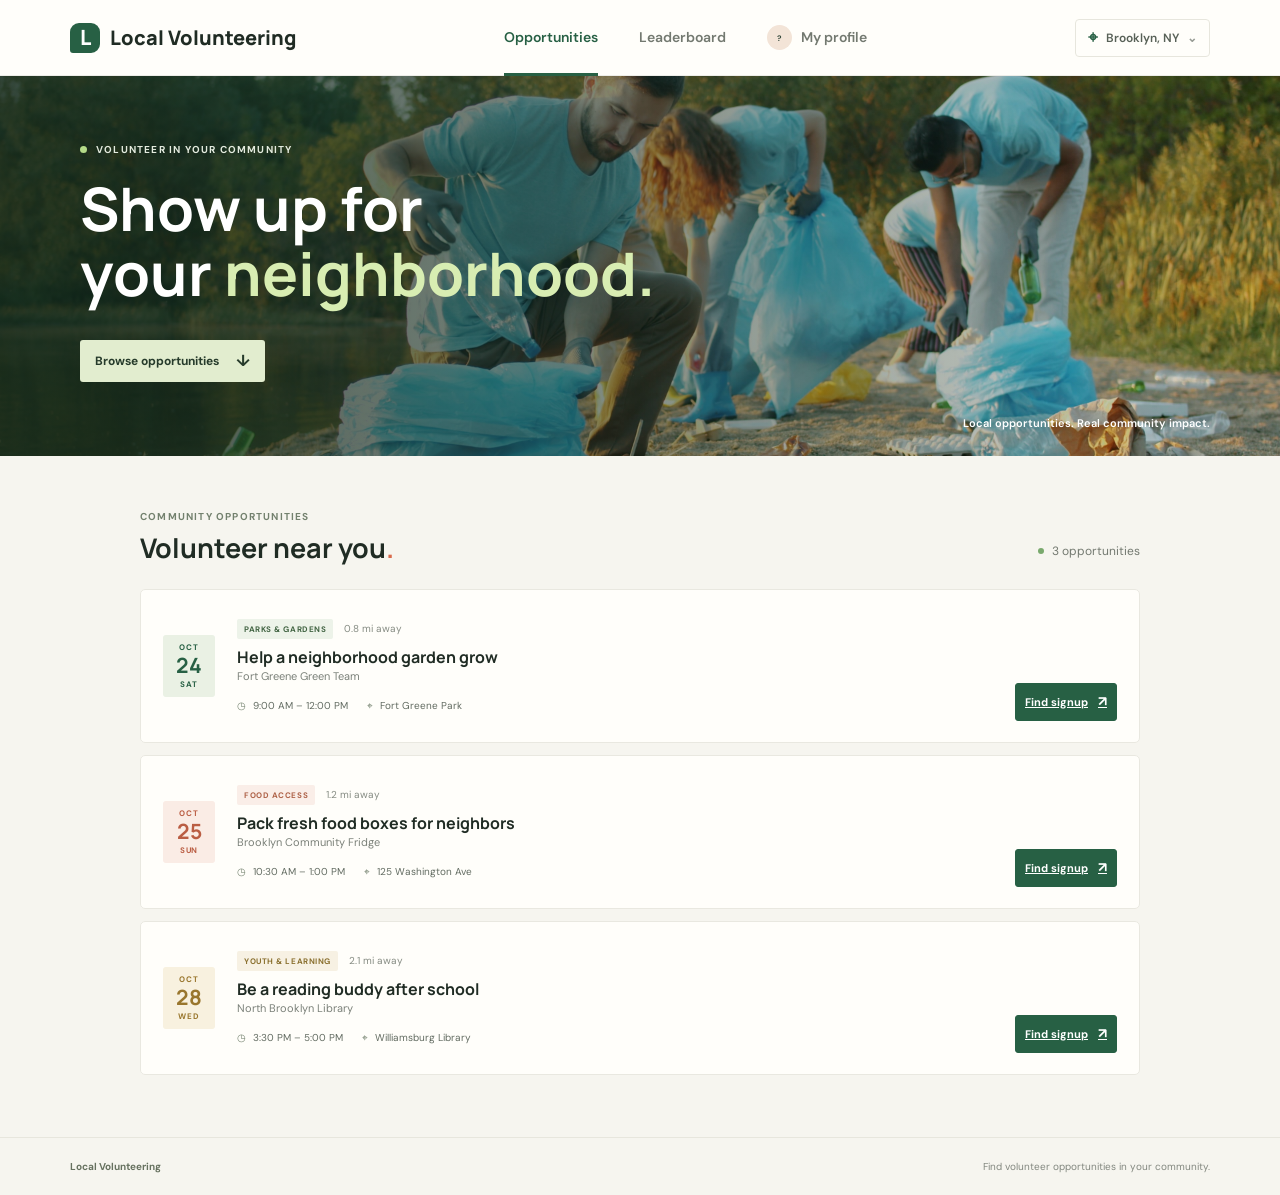
==== commit ee67a841: "fix words" ====
--- a/index.html
+++ b/index.html
@@ -18,7 +18,7 @@
         </a>
         <nav class="main-nav" aria-label="Main navigation">
             <a class="nav-link active" href="index.html" aria-current="page">Opportunities</a>
-            <a class="nav-link" href="leaderboard.html">Community</a>
+            <a class="nav-link" href="leaderboard.html">Leaderboard</a>
             <a class="nav-link profile-link" href="profile.html">
                 <span class="avatar avatar-small" data-profile-initials aria-hidden="true">?</span>
                 <span>My profile</span>
@@ -36,7 +36,6 @@
             <div class="hero-content">
                 <p class="eyebrow"><span class="eyebrow-dot"></span> VOLUNTEER IN YOUR COMMUNITY</p>
                 <h1 id="hero-title">Show up for<br>your <em>neighborhood.</em></h1>
-                <p class="hero-copy">Find local opportunities and make time for what matters.</p>
                 <a class="hero-action" href="#opportunities">Browse opportunities <span aria-hidden="true">↓</span></a>
             </div>
             <div class="hero-note">Local opportunities. Real community impact.</div>
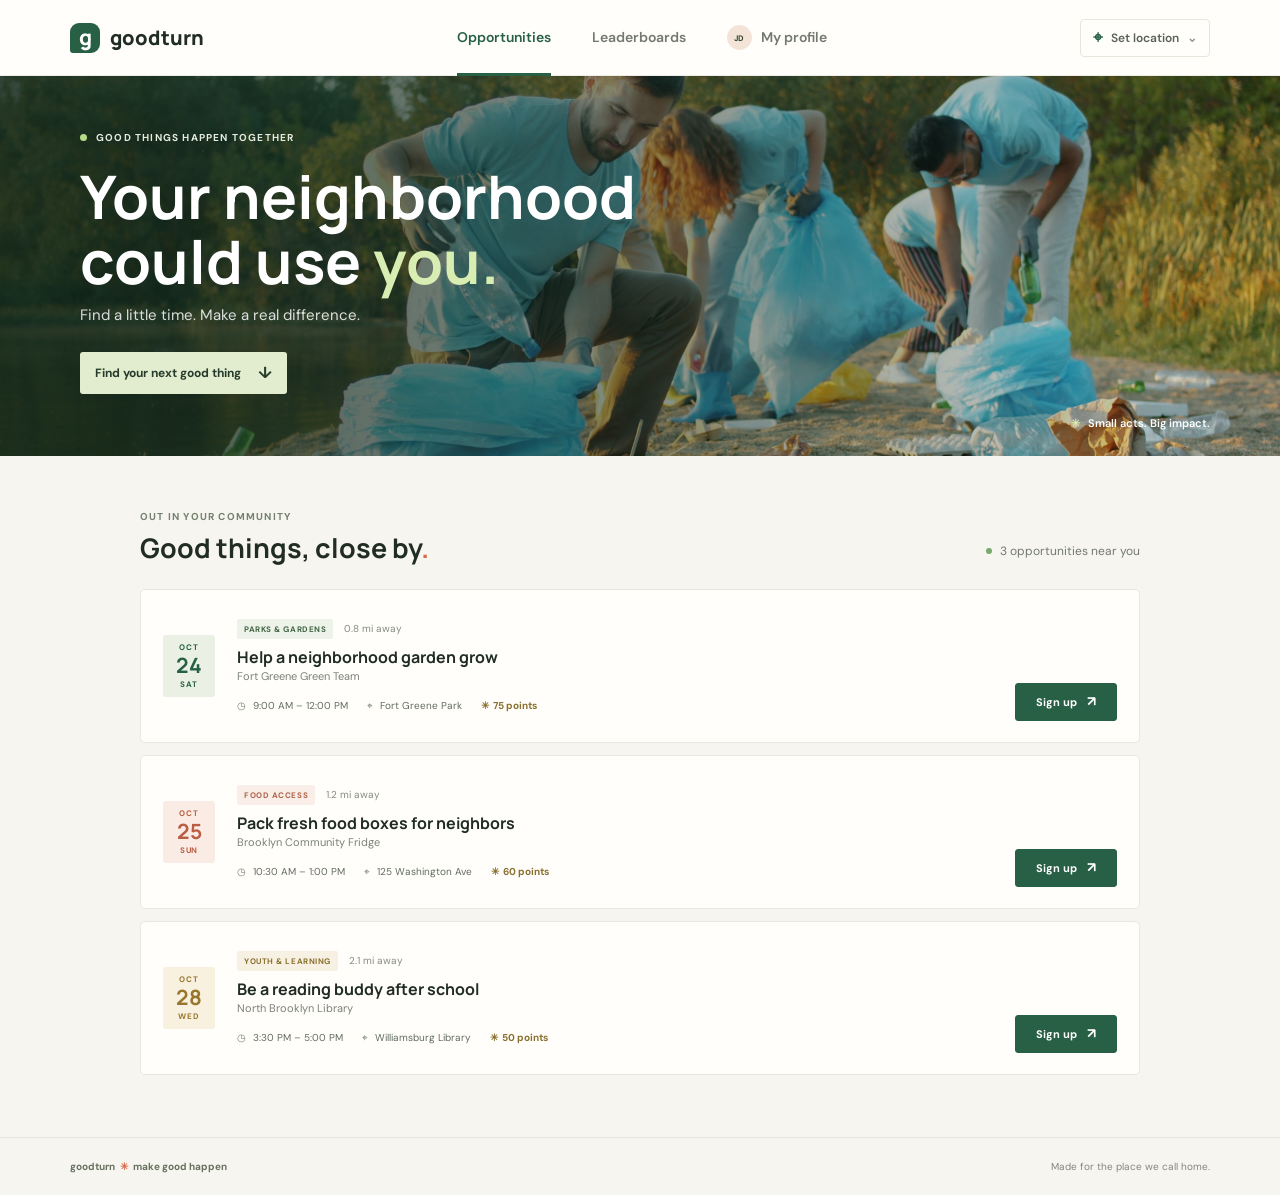
==== commit e3c5dcba: "made location work" ====
--- a/index.html
+++ b/index.html
@@ -4,7 +4,7 @@
     <meta charset="UTF-8">
     <meta name="viewport" content="width=device-width, initial-scale=1.0">
     <meta name="theme-color" content="#f6f5ef">
-    <title>Local Volunteering | Find local opportunities</title>
+    <title>GoodTurn | Find your next good thing</title>
     <link rel="preconnect" href="https://fonts.googleapis.com">
     <link rel="preconnect" href="https://fonts.gstatic.com" crossorigin>
     <link href="https://fonts.googleapis.com/css2?family=DM+Sans:wght@400;500;600;700&family=Manrope:wght@500;600;700;800&display=swap" rel="stylesheet">
@@ -12,21 +12,23 @@
 </head>
 <body>
     <header class="topbar">
-        <a class="brand" href="#opportunities" aria-label="Local Volunteering opportunities">
-            <span class="brand-mark" aria-hidden="true">L</span>
-            <span>Local Volunteering</span>
+        <a class="brand" href="#opportunities" aria-label="GoodTurn opportunities">
+            <span class="brand-mark" aria-hidden="true">g</span>
+            <span>goodturn</span>
         </a>
         <nav class="main-nav" aria-label="Main navigation">
             <a class="nav-link active" href="index.html" aria-current="page">Opportunities</a>
-            <a class="nav-link" href="leaderboard.html">Leaderboard</a>
+            <a class="nav-link" href="leaderboard.html">Leaderboards</a>
             <a class="nav-link profile-link" href="profile.html">
-                <span class="avatar avatar-small" data-profile-initials aria-hidden="true">?</span>
+                <span class="avatar avatar-small" aria-hidden="true">JD</span>
                 <span>My profile</span>
             </a>
         </nav>
-        <button class="location-button" id="location-button" type="button" aria-haspopup="dialog">
-            <span aria-hidden="true">⌖</span> <span data-location-label>Brooklyn, NY</span> <span class="chevron" aria-hidden="true">⌄</span>
+        <button class="location-button" type="button" data-location-button aria-describedby="location-privacy" title="Your coordinates are shared with OpenStreetMap to find your place name.">
+            <span aria-hidden="true">⌖</span> <span data-location-text>Set location</span> <span class="chevron" aria-hidden="true">⌄</span>
         </button>
+        <span class="visually-hidden" id="location-privacy">Choose this button to request your location. Your coordinates are sent to OpenStreetMap to look up your place name.</span>
+        <span class="visually-hidden" data-location-status role="status" aria-live="polite"></span>
     </header>
 
     <main>
@@ -34,72 +36,71 @@
             <img class="hero-image" src="vitaly-gariev-tX-A7eBc45Q-unsplash.jpg" alt="Volunteers working together outdoors" fetchpriority="high">
             <div class="hero-shade"></div>
             <div class="hero-content">
-                <p class="eyebrow"><span class="eyebrow-dot"></span> VOLUNTEER IN YOUR COMMUNITY</p>
-                <h1 id="hero-title">Show up for<br>your <em>neighborhood.</em></h1>
-                <a class="hero-action" href="#opportunities">Browse opportunities <span aria-hidden="true">↓</span></a>
+                <p class="eyebrow"><span class="eyebrow-dot"></span> GOOD THINGS HAPPEN TOGETHER</p>
+                <h1 id="hero-title">Your neighborhood<br>could use <em>you.</em></h1>
+                <p class="hero-copy">Find a little time. Make a real difference.</p>
+                <a class="hero-action" href="#opportunities">Find your next good thing <span aria-hidden="true">↓</span></a>
             </div>
-            <div class="hero-note">Local opportunities. Real community impact.</div>
+            <div class="hero-note"><span aria-hidden="true">✳</span> Small acts. Big impact.</div>
         </section>
 
         <section class="opportunities content-width" id="opportunities" aria-labelledby="opportunities-title">
             <div class="section-heading">
                 <div>
-                    <p class="section-kicker">COMMUNITY OPPORTUNITIES</p>
-                    <h2 id="opportunities-title">Volunteer near you<span class="heading-period">.</span></h2>
+                    <p class="section-kicker">OUT IN YOUR COMMUNITY</p>
+                    <h2 id="opportunities-title">Good things, close by<span class="heading-period">.</span></h2>
                 </div>
-                <span class="result-count"><span class="live-dot"></span> 3 opportunities</span>
+                <span class="result-count"><span class="live-dot"></span> 3 opportunities near you</span>
             </div>
 
             <div class="opportunity-list">
-                <article class="opportunity-card" data-latitude="40.6915" data-longitude="-73.9740">
+                <article class="opportunity-card">
                     <div class="date-tile" aria-label="Saturday, October 24"><span>OCT</span><strong>24</strong><span>SAT</span></div>
                     <div class="opportunity-details">
                         <div class="card-topline"><span class="category-tag category-green">PARKS &amp; GARDENS</span><span class="distance">0.8 mi away</span></div>
                         <h3>Help a neighborhood garden grow</h3>
                         <p class="organization">Fort Greene Green Team</p>
-                        <div class="opportunity-meta"><span><span aria-hidden="true">◷</span> 9:00 AM – 12:00 PM</span><span><span aria-hidden="true">⌖</span> Fort Greene Park</span></div>
+                        <div class="opportunity-meta"><span><span aria-hidden="true">◷</span> 9:00 AM – 12:00 PM</span><span><span aria-hidden="true">⌖</span> Fort Greene Park</span><span class="points">✳ &nbsp;75 points</span></div>
                     </div>
-                    <a class="signup-button" href="https://www.google.com/search?q=Fort+Greene+Green+Team+volunteer+signup" data-organization="Fort Greene Green Team" data-event="Help a neighborhood garden grow" target="_blank" rel="noopener noreferrer">Find signup <span aria-hidden="true">↗</span></a>
+                    <button class="signup-button" type="button">Sign up <span aria-hidden="true">↗</span></button>
                 </article>
 
-                <article class="opportunity-card" data-latitude="40.6964" data-longitude="-73.9672">
+                <article class="opportunity-card">
                     <div class="date-tile date-coral" aria-label="Sunday, October 25"><span>OCT</span><strong>25</strong><span>SUN</span></div>
                     <div class="opportunity-details">
                         <div class="card-topline"><span class="category-tag category-coral">FOOD ACCESS</span><span class="distance">1.2 mi away</span></div>
                         <h3>Pack fresh food boxes for neighbors</h3>
                         <p class="organization">Brooklyn Community Fridge</p>
-                        <div class="opportunity-meta"><span><span aria-hidden="true">◷</span> 10:30 AM – 1:00 PM</span><span><span aria-hidden="true">⌖</span> 125 Washington Ave</span></div>
+                        <div class="opportunity-meta"><span><span aria-hidden="true">◷</span> 10:30 AM – 1:00 PM</span><span><span aria-hidden="true">⌖</span> 125 Washington Ave</span><span class="points">✳ &nbsp;60 points</span></div>
                     </div>
-                    <a class="signup-button" href="https://www.google.com/search?q=Brooklyn+Community+Fridge+volunteer+signup" data-organization="Brooklyn Community Fridge" data-event="Pack fresh food boxes for neighbors" target="_blank" rel="noopener noreferrer">Find signup <span aria-hidden="true">↗</span></a>
+                    <button class="signup-button" type="button">Sign up <span aria-hidden="true">↗</span></button>
                 </article>
 
-                <article class="opportunity-card" data-latitude="40.7081" data-longitude="-73.9571">
+                <article class="opportunity-card">
                     <div class="date-tile date-yellow" aria-label="Wednesday, October 28"><span>OCT</span><strong>28</strong><span>WED</span></div>
                     <div class="opportunity-details">
                         <div class="card-topline"><span class="category-tag category-yellow">YOUTH &amp; LEARNING</span><span class="distance">2.1 mi away</span></div>
                         <h3>Be a reading buddy after school</h3>
                         <p class="organization">North Brooklyn Library</p>
-                        <div class="opportunity-meta"><span><span aria-hidden="true">◷</span> 3:30 PM – 5:00 PM</span><span><span aria-hidden="true">⌖</span> Williamsburg Library</span></div>
+                        <div class="opportunity-meta"><span><span aria-hidden="true">◷</span> 3:30 PM – 5:00 PM</span><span><span aria-hidden="true">⌖</span> Williamsburg Library</span><span class="points">✳ &nbsp;50 points</span></div>
                     </div>
-                    <a class="signup-button" href="https://www.google.com/search?q=North+Brooklyn+Library+volunteer+signup" data-organization="North Brooklyn Library" data-event="Be a reading buddy after school" target="_blank" rel="noopener noreferrer">Find signup <span aria-hidden="true">↗</span></a>
+                    <button class="signup-button" type="button">Sign up <span aria-hidden="true">↗</span></button>
                 </article>
             </div>
         </section>
 
     </main>
 
-    <footer class="app-footer"><span>Local Volunteering</span><span>Find volunteer opportunities in your community.</span></footer>
-    <dialog class="location-dialog" id="location-dialog" aria-labelledby="location-title">
-        <form method="dialog" class="dialog-close-form"><button class="dialog-close" aria-label="Close location settings">×</button></form>
-        <h2 id="location-title">Set your location</h2>
-        <p>Use your device location or search for a city to see nearby distances.</p>
-        <button class="location-submit" id="use-location" type="button">Use my current location</button>
-        <form id="location-form" class="location-search-form">
-            <label for="city-search">City or neighborhood</label>
-            <div><input id="city-search" name="city" autocomplete="address-level2" placeholder="e.g. Brooklyn, NY"><button class="location-submit" type="submit">Search</button></div>
-        </form>
-        <p class="location-status" id="location-status" aria-live="polite"></p>
-    </dialog>
-    <script src="app.js" defer></script>
+    <footer class="app-footer"><span>goodturn <span aria-hidden="true">✳</span> make good happen</span><span>Made for the place we call home.</span></footer>
+    <script src="location.js"></script>
+    <script>
+        document.querySelectorAll('.signup-button').forEach((button) => {
+            button.addEventListener('click', () => {
+                button.textContent = 'You’re signed up ✓';
+                button.classList.add('signed-up');
+                button.disabled = true;
+            });
+        });
+    </script>
 </body>
 </html>
--- a/styles.css
+++ b/styles.css
@@ -121,6 +121,17 @@
     color: #586157;
     font-size: 12px;
     font-weight: 600;
+    cursor: pointer;
+}
+
+.location-button:disabled {
+    cursor: wait;
+    opacity: 0.7;
+}
+
+.location-button:focus-visible {
+    outline: 2px solid var(--green);
+    outline-offset: 2px;
 }
 
 .location-button > span:first-child {
@@ -694,11 +705,8 @@
 
 @media (max-width: 760px) {
     .topbar {
-        height: auto;
-        min-height: 66px;
-        flex-wrap: wrap;
-        gap: 8px 12px;
-        padding: 8px 20px;
+        height: 66px;
+        padding: 0 20px;
     }
 
     .brand {
@@ -706,7 +714,6 @@
     }
 
     .main-nav {
-        height: 40px;
         gap: 18px;
     }
 
@@ -715,9 +722,22 @@
     }
 
     .location-button {
-        display: inline-flex;
+        min-width: 0;
+        max-width: 112px;
         min-height: 34px;
-        margin-left: auto;
+        gap: 5px;
+        padding: 0 7px;
+        font-size: 10px;
+    }
+
+    .location-button [data-location-text] {
+        overflow: hidden;
+        text-overflow: ellipsis;
+        white-space: nowrap;
+    }
+
+    .location-button .chevron {
+        display: none;
     }
 
     .hero {
@@ -777,7 +797,7 @@
 
 @media (max-width: 480px) {
     .topbar {
-        padding: 8px 14px;
+        padding: 0 14px;
     }
 
     .brand {
@@ -792,6 +812,12 @@
 
     .main-nav {
         gap: 13px;
+    }
+
+    .location-button {
+        max-width: 72px;
+        gap: 4px;
+        padding: 0 5px;
     }
 
     .nav-link {
@@ -893,18 +919,15 @@
     }
 }
 
-.location-label {
-    display: inline-flex;
-    align-items: center;
-    gap: 7px;
-    color: #586157;
-    font-size: 12px;
-    font-weight: 600;
-}
-
-.location-label span {
-    color: var(--green);
-    font-size: 17px;
+.visually-hidden {
+    position: absolute;
+    width: 1px;
+    height: 1px;
+    padding: 0;
+    overflow: hidden;
+    clip: rect(0, 0, 0, 0);
+    white-space: nowrap;
+    border: 0;
 }
 
 .page-main {
@@ -1534,10 +1557,6 @@
 }
 
 @media (max-width: 520px) {
-    .location-label {
-        display: none;
-    }
-
     .page-heading-row {
         align-items: flex-start;
     }
@@ -1670,347 +1689,4 @@
     .activity-list li div span {
         font-size: 8px;
     }
-}
-
-.profile-overview {
-    display: flex;
-    align-items: center;
-    gap: 17px;
-    padding: 22px 24px;
-    border: 1px solid #e5e8dc;
-    border-radius: 4px;
-    background: #eef2e8;
-}
-
-.profile-overview-details {
-    min-width: 0;
-}
-
-.profile-overview-details h2 {
-    overflow-wrap: anywhere;
-    margin: 0;
-    font-family: 'Manrope', sans-serif;
-    font-size: 19px;
-}
-
-.profile-overview-details p {
-    overflow-wrap: anywhere;
-    margin: 3px 0 0;
-    color: var(--muted);
-    font-size: 12px;
-}
-
-.profile-overview .profile-stats-grid {
-    width: min(350px, 48%);
-    grid-template-columns: repeat(2, minmax(0, 1fr));
-    gap: 10px;
-    margin: 0 0 0 auto;
-}
-
-.profile-overview .stat-card {
-    min-height: 84px;
-    grid-template-columns: 1fr;
-    grid-template-rows: 1fr auto;
-    padding: 12px 15px;
-}
-
-.profile-overview .stat-card strong {
-    line-height: 1.1;
-}
-
-.profile-workspace {
-    display: grid;
-    grid-template-columns: repeat(2, minmax(0, 1fr));
-    gap: 14px;
-    margin-top: 18px;
-}
-
-.profile-workspace .profile-content-panel {
-    padding: 22px;
-}
-
-.form-stack {
-    display: grid;
-    gap: 9px;
-    margin-top: 18px;
-}
-
-.form-stack label,
-.location-search-form label {
-    color: #4c584d;
-    font-size: 11px;
-    font-weight: 700;
-}
-
-.form-stack input,
-.form-stack textarea,
-.location-search-form input {
-    width: 100%;
-    min-width: 0;
-    min-height: 39px;
-    padding: 8px 10px;
-    border: 1px solid #dcded5;
-    border-radius: 3px;
-    background: #fffefa;
-    color: var(--ink);
-    font: inherit;
-    font-size: 12px;
-}
-
-.form-stack textarea {
-    min-height: 76px;
-    resize: vertical;
-}
-
-.form-stack input:focus,
-.form-stack textarea:focus,
-.location-search-form input:focus {
-    border-color: #8da58d;
-    outline: 2px solid rgba(39, 96, 68, 0.12);
-}
-
-.form-stack fieldset {
-    display: grid;
-    gap: 9px;
-    min-width: 0;
-    margin: 0;
-    padding: 0;
-    border: 0;
-}
-
-.form-stack fieldset:disabled {
-    opacity: 0.55;
-}
-
-.form-inline-fields {
-    display: grid;
-    grid-template-columns: minmax(0, 0.7fr) minmax(0, 1.3fr);
-    gap: 10px;
-}
-
-.form-inline-fields > div {
-    display: grid;
-    gap: 9px;
-    min-width: 0;
-}
-
-.form-submit {
-    width: fit-content;
-    min-height: 39px;
-    margin-top: 5px;
-    padding: 0 14px;
-    border: 0;
-    cursor: pointer;
-}
-
-.form-note,
-.form-status {
-    margin: 2px 0 0;
-    color: #737970;
-    font-size: 10px;
-}
-
-.form-status {
-    min-height: 15px;
-    color: var(--green-dark);
-}
-
-.optional-label {
-    color: #858b82;
-    font-size: 9px;
-    font-weight: 500;
-}
-
-.activity-history {
-    margin-top: 18px;
-}
-
-.activity-history .activity-list {
-    margin-top: 14px;
-}
-
-.activity-history .activity-list li {
-    grid-template-columns: minmax(0, 1fr) auto;
-    gap: 12px;
-    padding: 11px 2px;
-}
-
-.activity-history .activity-list li strong {
-    font-size: 12px;
-}
-
-.activity-history .activity-list li div span {
-    white-space: normal;
-    font-size: 10px;
-}
-
-.activity-hours {
-    color: var(--green);
-    font-size: 11px;
-    font-weight: 700;
-    white-space: nowrap;
-}
-
-.activity-history .activity-list .activity-empty {
-    display: block;
-    padding: 15px 0 2px;
-    color: var(--muted);
-    font-size: 12px;
-}
-
-.community-empty {
-    max-width: 700px;
-    padding: 28px;
-    border: 1px solid var(--line);
-    border-radius: 4px;
-    background: var(--white);
-}
-
-.community-empty h2 {
-    margin: 0;
-    font-family: 'Manrope', sans-serif;
-    font-size: 19px;
-}
-
-.community-empty p {
-    max-width: 590px;
-    margin: 9px 0 0;
-    color: var(--muted);
-    font-size: 13px;
-}
-
-.community-empty .hero-action {
-    margin-top: 18px;
-}
-
-.location-dialog {
-    width: min(440px, calc(100% - 32px));
-    max-width: none;
-    padding: 26px;
-    border: 1px solid var(--line);
-    border-radius: 5px;
-    background: var(--white);
-    color: var(--ink);
-    box-shadow: 0 18px 60px rgba(25, 37, 28, 0.2);
-}
-
-.location-dialog::backdrop {
-    background: rgba(25, 37, 28, 0.48);
-}
-
-.location-dialog h2 {
-    margin: 0;
-    font-family: 'Manrope', sans-serif;
-    font-size: 21px;
-}
-
-.location-dialog > p:not(.location-status) {
-    margin: 7px 0 18px;
-    color: var(--muted);
-    font-size: 12px;
-}
-
-.dialog-close-form {
-    position: absolute;
-    top: 10px;
-    right: 10px;
-}
-
-.dialog-close {
-    width: 31px;
-    height: 31px;
-    border: 0;
-    background: transparent;
-    color: #687166;
-    cursor: pointer;
-    font-size: 22px;
-}
-
-.location-submit {
-    min-height: 38px;
-    padding: 0 12px;
-    border: 1px solid var(--green);
-    border-radius: 3px;
-    background: var(--green);
-    color: white;
-    font: inherit;
-    font-size: 11px;
-    font-weight: 700;
-}
-
-.location-submit:hover {
-    background: var(--green-dark);
-}
-
-.location-search-form {
-    display: grid;
-    gap: 7px;
-    margin-top: 18px;
-}
-
-.location-search-form > div {
-    display: flex;
-    gap: 8px;
-}
-
-.location-search-form input {
-    flex: 1;
-}
-
-.location-status {
-    min-height: 18px;
-    margin: 12px 0 0;
-    color: var(--green-dark);
-    font-size: 11px;
-}
-
-@media (max-width: 760px) {
-    .profile-workspace {
-        grid-template-columns: 1fr;
-    }
-
-    .profile-overview {
-        flex-wrap: wrap;
-        padding: 19px;
-    }
-
-    .profile-overview .profile-stats-grid {
-        width: 100%;
-        margin: 4px 0 0;
-    }
-}
-
-@media (max-width: 480px) {
-    .profile-overview {
-        gap: 12px;
-        padding: 15px;
-    }
-
-    .profile-overview .avatar-giant {
-        width: 48px;
-        height: 48px;
-        font-size: 14px;
-    }
-
-    .profile-overview-details h2 {
-        font-size: 16px;
-    }
-
-    .profile-overview-details p {
-        font-size: 10px;
-    }
-
-    .profile-overview .stat-card {
-        min-height: 75px;
-        padding: 10px;
-    }
-
-    .profile-workspace .profile-content-panel,
-    .community-empty {
-        padding: 17px 14px;
-    }
-
-    .form-inline-fields {
-        grid-template-columns: 1fr;
-    }
 }
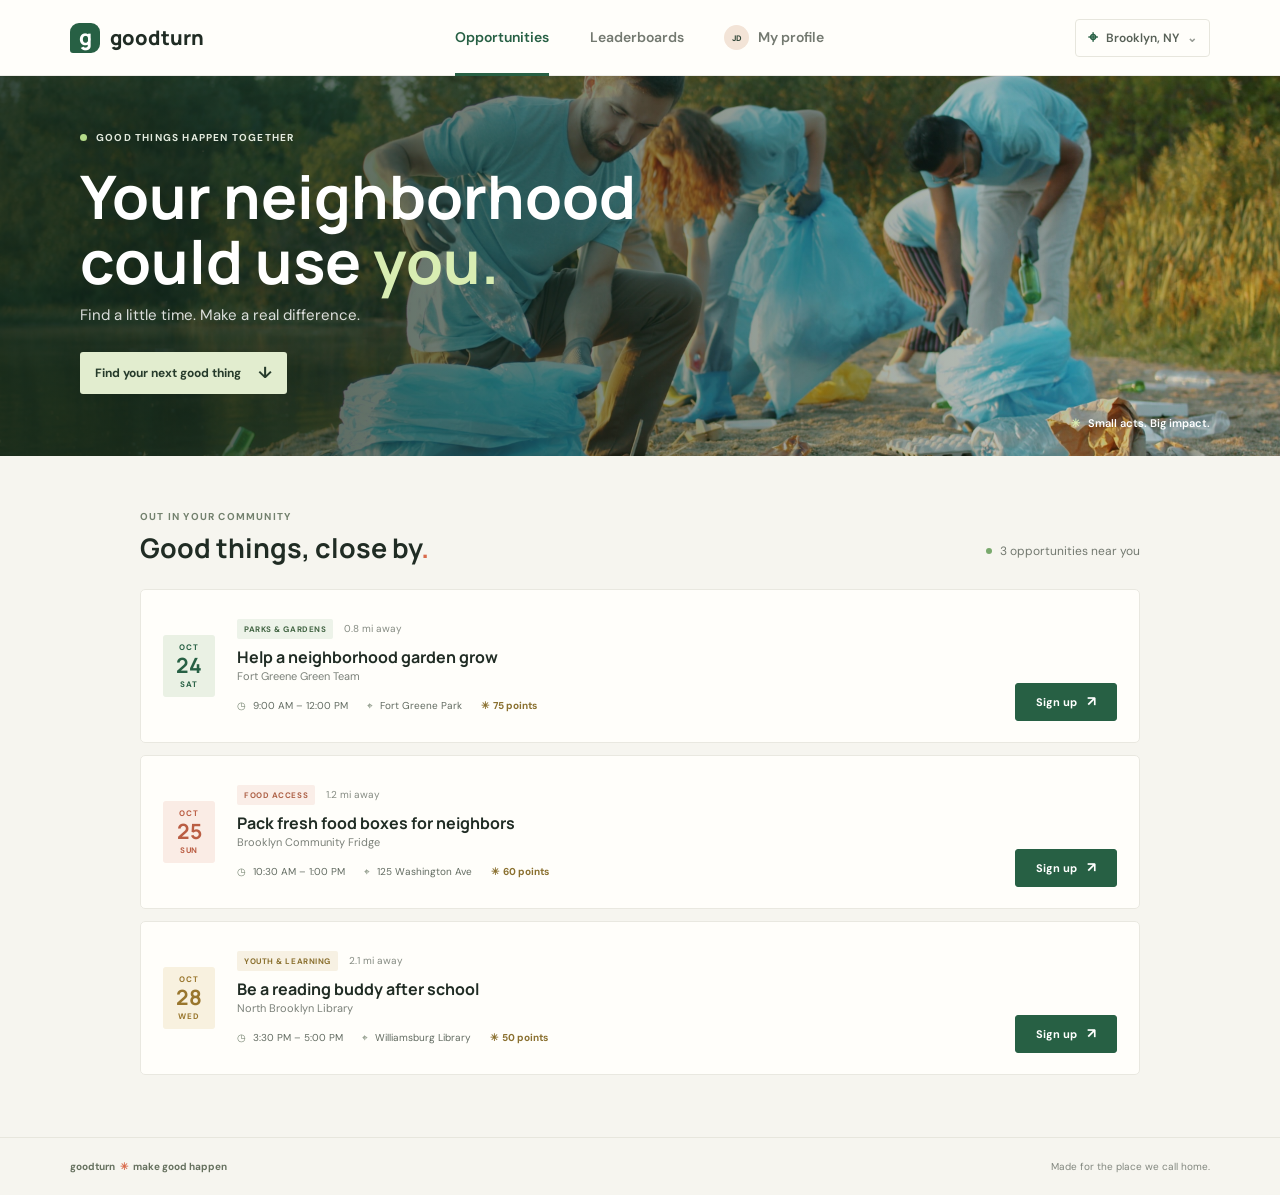
==== commit 24f02aa2: "Revert "made location work" This reverts commit e3c5dcba38758694a987d30a291d63ee2d63d14c." ====
--- a/index.html
+++ b/index.html
@@ -24,11 +24,9 @@
                 <span>My profile</span>
             </a>
         </nav>
-        <button class="location-button" type="button" data-location-button aria-describedby="location-privacy" title="Your coordinates are shared with OpenStreetMap to find your place name.">
-            <span aria-hidden="true">⌖</span> <span data-location-text>Set location</span> <span class="chevron" aria-hidden="true">⌄</span>
+        <button class="location-button" type="button" aria-label="Current location: Brooklyn, New York">
+            <span aria-hidden="true">⌖</span> Brooklyn, NY <span class="chevron" aria-hidden="true">⌄</span>
         </button>
-        <span class="visually-hidden" id="location-privacy">Choose this button to request your location. Your coordinates are sent to OpenStreetMap to look up your place name.</span>
-        <span class="visually-hidden" data-location-status role="status" aria-live="polite"></span>
     </header>
 
     <main>
@@ -92,7 +90,6 @@
     </main>
 
     <footer class="app-footer"><span>goodturn <span aria-hidden="true">✳</span> make good happen</span><span>Made for the place we call home.</span></footer>
-    <script src="location.js"></script>
     <script>
         document.querySelectorAll('.signup-button').forEach((button) => {
             button.addEventListener('click', () => {
--- a/styles.css
+++ b/styles.css
@@ -121,17 +121,6 @@
     color: #586157;
     font-size: 12px;
     font-weight: 600;
-    cursor: pointer;
-}
-
-.location-button:disabled {
-    cursor: wait;
-    opacity: 0.7;
-}
-
-.location-button:focus-visible {
-    outline: 2px solid var(--green);
-    outline-offset: 2px;
 }
 
 .location-button > span:first-child {
@@ -722,21 +711,6 @@
     }
 
     .location-button {
-        min-width: 0;
-        max-width: 112px;
-        min-height: 34px;
-        gap: 5px;
-        padding: 0 7px;
-        font-size: 10px;
-    }
-
-    .location-button [data-location-text] {
-        overflow: hidden;
-        text-overflow: ellipsis;
-        white-space: nowrap;
-    }
-
-    .location-button .chevron {
         display: none;
     }
 
@@ -812,12 +786,6 @@
 
     .main-nav {
         gap: 13px;
-    }
-
-    .location-button {
-        max-width: 72px;
-        gap: 4px;
-        padding: 0 5px;
     }
 
     .nav-link {
@@ -919,15 +887,18 @@
     }
 }
 
-.visually-hidden {
-    position: absolute;
-    width: 1px;
-    height: 1px;
-    padding: 0;
-    overflow: hidden;
-    clip: rect(0, 0, 0, 0);
-    white-space: nowrap;
-    border: 0;
+.location-label {
+    display: inline-flex;
+    align-items: center;
+    gap: 7px;
+    color: #586157;
+    font-size: 12px;
+    font-weight: 600;
+}
+
+.location-label span {
+    color: var(--green);
+    font-size: 17px;
 }
 
 .page-main {
@@ -1557,6 +1528,10 @@
 }
 
 @media (max-width: 520px) {
+    .location-label {
+        display: none;
+    }
+
     .page-heading-row {
         align-items: flex-start;
     }
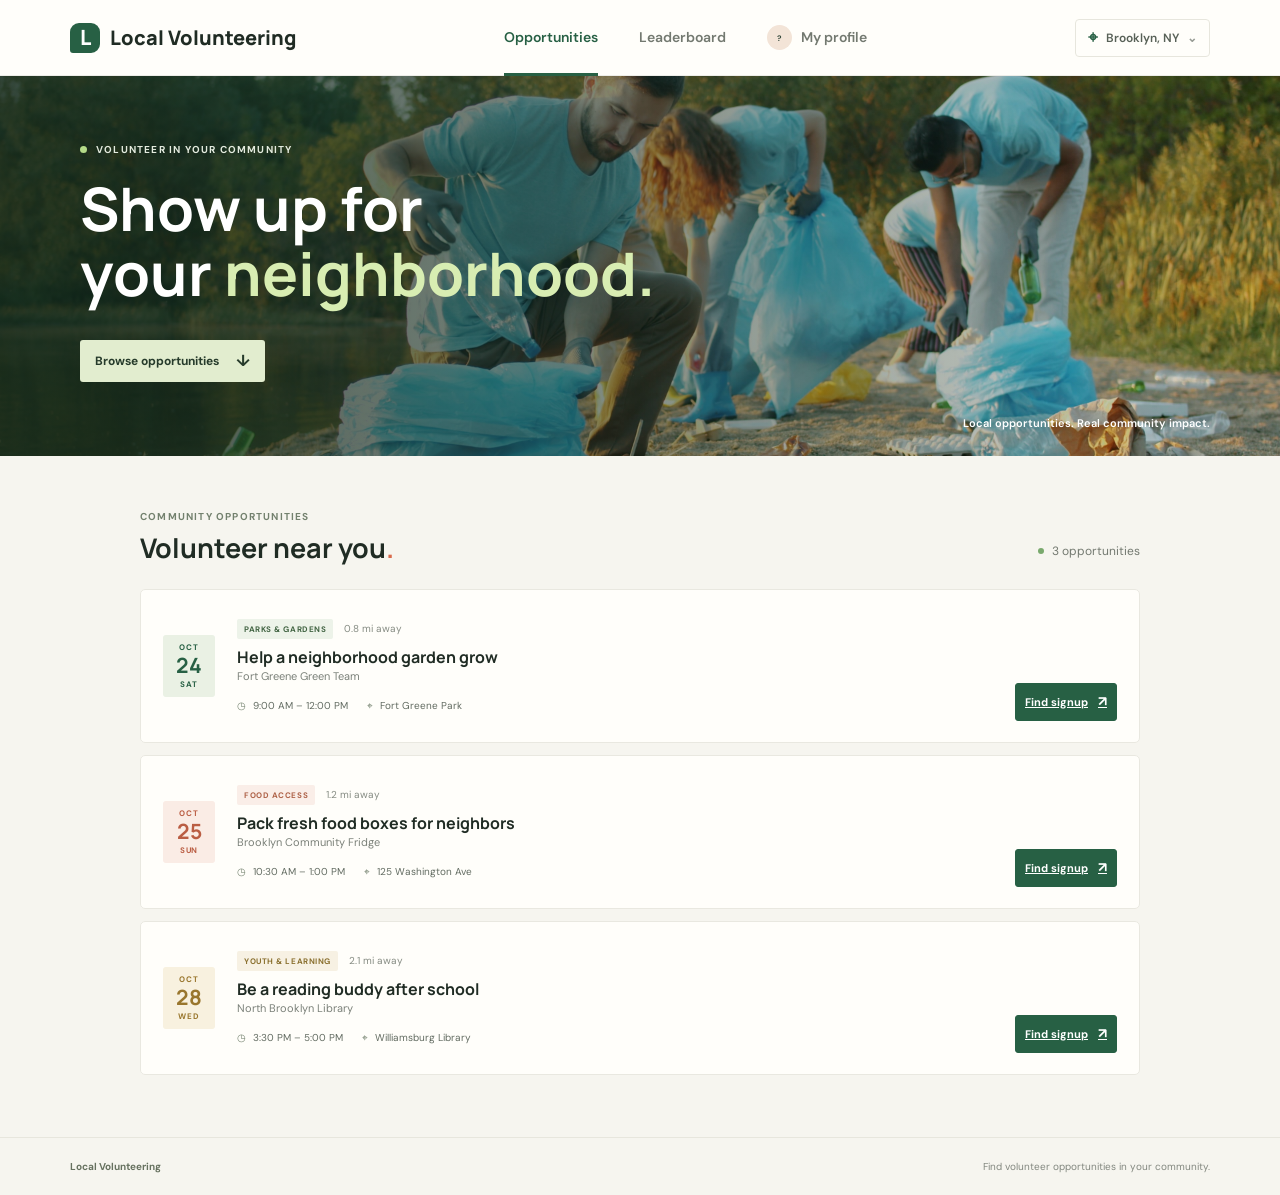
==== commit 8194f777: "Merge branch 'Santi' Resolved several issues with text and features." ====
--- a/index.html
+++ b/index.html
@@ -4,7 +4,7 @@
     <meta charset="UTF-8">
     <meta name="viewport" content="width=device-width, initial-scale=1.0">
     <meta name="theme-color" content="#f6f5ef">
-    <title>GoodTurn | Find your next good thing</title>
+    <title>Local Volunteering | Find local opportunities</title>
     <link rel="preconnect" href="https://fonts.googleapis.com">
     <link rel="preconnect" href="https://fonts.gstatic.com" crossorigin>
     <link href="https://fonts.googleapis.com/css2?family=DM+Sans:wght@400;500;600;700&family=Manrope:wght@500;600;700;800&display=swap" rel="stylesheet">
@@ -12,20 +12,20 @@
 </head>
 <body>
     <header class="topbar">
-        <a class="brand" href="#opportunities" aria-label="GoodTurn opportunities">
-            <span class="brand-mark" aria-hidden="true">g</span>
-            <span>goodturn</span>
+        <a class="brand" href="#opportunities" aria-label="Local Volunteering opportunities">
+            <span class="brand-mark" aria-hidden="true">L</span>
+            <span>Local Volunteering</span>
         </a>
         <nav class="main-nav" aria-label="Main navigation">
             <a class="nav-link active" href="index.html" aria-current="page">Opportunities</a>
-            <a class="nav-link" href="leaderboard.html">Leaderboards</a>
+            <a class="nav-link" href="leaderboard.html">Leaderboard</a>
             <a class="nav-link profile-link" href="profile.html">
-                <span class="avatar avatar-small" aria-hidden="true">JD</span>
+                <span class="avatar avatar-small" data-profile-initials aria-hidden="true">?</span>
                 <span>My profile</span>
             </a>
         </nav>
-        <button class="location-button" type="button" aria-label="Current location: Brooklyn, New York">
-            <span aria-hidden="true">⌖</span> Brooklyn, NY <span class="chevron" aria-hidden="true">⌄</span>
+        <button class="location-button" id="location-button" type="button" aria-haspopup="dialog">
+            <span aria-hidden="true">⌖</span> <span data-location-label>Brooklyn, NY</span> <span class="chevron" aria-hidden="true">⌄</span>
         </button>
     </header>
 
@@ -34,70 +34,72 @@
             <img class="hero-image" src="vitaly-gariev-tX-A7eBc45Q-unsplash.jpg" alt="Volunteers working together outdoors" fetchpriority="high">
             <div class="hero-shade"></div>
             <div class="hero-content">
-                <p class="eyebrow"><span class="eyebrow-dot"></span> GOOD THINGS HAPPEN TOGETHER</p>
-                <h1 id="hero-title">Your neighborhood<br>could use <em>you.</em></h1>
-                <p class="hero-copy">Find a little time. Make a real difference.</p>
-                <a class="hero-action" href="#opportunities">Find your next good thing <span aria-hidden="true">↓</span></a>
+                <p class="eyebrow"><span class="eyebrow-dot"></span> VOLUNTEER IN YOUR COMMUNITY</p>
+                <h1 id="hero-title">Show up for<br>your <em>neighborhood.</em></h1>
+                <a class="hero-action" href="#opportunities">Browse opportunities <span aria-hidden="true">↓</span></a>
             </div>
-            <div class="hero-note"><span aria-hidden="true">✳</span> Small acts. Big impact.</div>
+            <div class="hero-note">Local opportunities. Real community impact.</div>
         </section>
 
         <section class="opportunities content-width" id="opportunities" aria-labelledby="opportunities-title">
             <div class="section-heading">
                 <div>
-                    <p class="section-kicker">OUT IN YOUR COMMUNITY</p>
-                    <h2 id="opportunities-title">Good things, close by<span class="heading-period">.</span></h2>
+                    <p class="section-kicker">COMMUNITY OPPORTUNITIES</p>
+                    <h2 id="opportunities-title">Volunteer near you<span class="heading-period">.</span></h2>
                 </div>
-                <span class="result-count"><span class="live-dot"></span> 3 opportunities near you</span>
+                <span class="result-count"><span class="live-dot"></span> 3 opportunities</span>
             </div>
 
             <div class="opportunity-list">
-                <article class="opportunity-card">
+                <article class="opportunity-card" data-latitude="40.6915" data-longitude="-73.9740">
                     <div class="date-tile" aria-label="Saturday, October 24"><span>OCT</span><strong>24</strong><span>SAT</span></div>
                     <div class="opportunity-details">
                         <div class="card-topline"><span class="category-tag category-green">PARKS &amp; GARDENS</span><span class="distance">0.8 mi away</span></div>
                         <h3>Help a neighborhood garden grow</h3>
                         <p class="organization">Fort Greene Green Team</p>
-                        <div class="opportunity-meta"><span><span aria-hidden="true">◷</span> 9:00 AM – 12:00 PM</span><span><span aria-hidden="true">⌖</span> Fort Greene Park</span><span class="points">✳ &nbsp;75 points</span></div>
+                        <div class="opportunity-meta"><span><span aria-hidden="true">◷</span> 9:00 AM – 12:00 PM</span><span><span aria-hidden="true">⌖</span> Fort Greene Park</span></div>
                     </div>
-                    <button class="signup-button" type="button">Sign up <span aria-hidden="true">↗</span></button>
+                    <a class="signup-button" href="https://www.google.com/search?q=Fort+Greene+Green+Team+volunteer+signup" data-organization="Fort Greene Green Team" data-event="Help a neighborhood garden grow" target="_blank" rel="noopener noreferrer">Find signup <span aria-hidden="true">↗</span></a>
                 </article>
 
-                <article class="opportunity-card">
+                <article class="opportunity-card" data-latitude="40.6964" data-longitude="-73.9672">
                     <div class="date-tile date-coral" aria-label="Sunday, October 25"><span>OCT</span><strong>25</strong><span>SUN</span></div>
                     <div class="opportunity-details">
                         <div class="card-topline"><span class="category-tag category-coral">FOOD ACCESS</span><span class="distance">1.2 mi away</span></div>
                         <h3>Pack fresh food boxes for neighbors</h3>
                         <p class="organization">Brooklyn Community Fridge</p>
-                        <div class="opportunity-meta"><span><span aria-hidden="true">◷</span> 10:30 AM – 1:00 PM</span><span><span aria-hidden="true">⌖</span> 125 Washington Ave</span><span class="points">✳ &nbsp;60 points</span></div>
+                        <div class="opportunity-meta"><span><span aria-hidden="true">◷</span> 10:30 AM – 1:00 PM</span><span><span aria-hidden="true">⌖</span> 125 Washington Ave</span></div>
                     </div>
-                    <button class="signup-button" type="button">Sign up <span aria-hidden="true">↗</span></button>
+                    <a class="signup-button" href="https://www.google.com/search?q=Brooklyn+Community+Fridge+volunteer+signup" data-organization="Brooklyn Community Fridge" data-event="Pack fresh food boxes for neighbors" target="_blank" rel="noopener noreferrer">Find signup <span aria-hidden="true">↗</span></a>
                 </article>
 
-                <article class="opportunity-card">
+                <article class="opportunity-card" data-latitude="40.7081" data-longitude="-73.9571">
                     <div class="date-tile date-yellow" aria-label="Wednesday, October 28"><span>OCT</span><strong>28</strong><span>WED</span></div>
                     <div class="opportunity-details">
                         <div class="card-topline"><span class="category-tag category-yellow">YOUTH &amp; LEARNING</span><span class="distance">2.1 mi away</span></div>
                         <h3>Be a reading buddy after school</h3>
                         <p class="organization">North Brooklyn Library</p>
-                        <div class="opportunity-meta"><span><span aria-hidden="true">◷</span> 3:30 PM – 5:00 PM</span><span><span aria-hidden="true">⌖</span> Williamsburg Library</span><span class="points">✳ &nbsp;50 points</span></div>
+                        <div class="opportunity-meta"><span><span aria-hidden="true">◷</span> 3:30 PM – 5:00 PM</span><span><span aria-hidden="true">⌖</span> Williamsburg Library</span></div>
                     </div>
-                    <button class="signup-button" type="button">Sign up <span aria-hidden="true">↗</span></button>
+                    <a class="signup-button" href="https://www.google.com/search?q=North+Brooklyn+Library+volunteer+signup" data-organization="North Brooklyn Library" data-event="Be a reading buddy after school" target="_blank" rel="noopener noreferrer">Find signup <span aria-hidden="true">↗</span></a>
                 </article>
             </div>
         </section>
 
     </main>
 
-    <footer class="app-footer"><span>goodturn <span aria-hidden="true">✳</span> make good happen</span><span>Made for the place we call home.</span></footer>
-    <script>
-        document.querySelectorAll('.signup-button').forEach((button) => {
-            button.addEventListener('click', () => {
-                button.textContent = 'You’re signed up ✓';
-                button.classList.add('signed-up');
-                button.disabled = true;
-            });
-        });
-    </script>
+    <footer class="app-footer"><span>Local Volunteering</span><span>Find volunteer opportunities in your community.</span></footer>
+    <dialog class="location-dialog" id="location-dialog" aria-labelledby="location-title">
+        <form method="dialog" class="dialog-close-form"><button class="dialog-close" aria-label="Close location settings">×</button></form>
+        <h2 id="location-title">Set your location</h2>
+        <p>Use your device location or search for a city to see nearby distances.</p>
+        <button class="location-submit" id="use-location" type="button">Use my current location</button>
+        <form id="location-form" class="location-search-form">
+            <label for="city-search">City or neighborhood</label>
+            <div><input id="city-search" name="city" autocomplete="address-level2" placeholder="e.g. Brooklyn, NY"><button class="location-submit" type="submit">Search</button></div>
+        </form>
+        <p class="location-status" id="location-status" aria-live="polite"></p>
+    </dialog>
+    <script src="app.js" defer></script>
 </body>
 </html>
--- a/styles.css
+++ b/styles.css
@@ -694,8 +694,11 @@
 
 @media (max-width: 760px) {
     .topbar {
-        height: 66px;
-        padding: 0 20px;
+        height: auto;
+        min-height: 66px;
+        flex-wrap: wrap;
+        gap: 8px 12px;
+        padding: 8px 20px;
     }
 
     .brand {
@@ -703,6 +706,7 @@
     }
 
     .main-nav {
+        height: 40px;
         gap: 18px;
     }
 
@@ -711,7 +715,9 @@
     }
 
     .location-button {
-        display: none;
+        display: inline-flex;
+        min-height: 34px;
+        margin-left: auto;
     }
 
     .hero {
@@ -771,7 +777,7 @@
 
 @media (max-width: 480px) {
     .topbar {
-        padding: 0 14px;
+        padding: 8px 14px;
     }
 
     .brand {
@@ -1664,4 +1670,347 @@
     .activity-list li div span {
         font-size: 8px;
     }
+}
+
+.profile-overview {
+    display: flex;
+    align-items: center;
+    gap: 17px;
+    padding: 22px 24px;
+    border: 1px solid #e5e8dc;
+    border-radius: 4px;
+    background: #eef2e8;
+}
+
+.profile-overview-details {
+    min-width: 0;
+}
+
+.profile-overview-details h2 {
+    overflow-wrap: anywhere;
+    margin: 0;
+    font-family: 'Manrope', sans-serif;
+    font-size: 19px;
+}
+
+.profile-overview-details p {
+    overflow-wrap: anywhere;
+    margin: 3px 0 0;
+    color: var(--muted);
+    font-size: 12px;
+}
+
+.profile-overview .profile-stats-grid {
+    width: min(350px, 48%);
+    grid-template-columns: repeat(2, minmax(0, 1fr));
+    gap: 10px;
+    margin: 0 0 0 auto;
+}
+
+.profile-overview .stat-card {
+    min-height: 84px;
+    grid-template-columns: 1fr;
+    grid-template-rows: 1fr auto;
+    padding: 12px 15px;
+}
+
+.profile-overview .stat-card strong {
+    line-height: 1.1;
+}
+
+.profile-workspace {
+    display: grid;
+    grid-template-columns: repeat(2, minmax(0, 1fr));
+    gap: 14px;
+    margin-top: 18px;
+}
+
+.profile-workspace .profile-content-panel {
+    padding: 22px;
+}
+
+.form-stack {
+    display: grid;
+    gap: 9px;
+    margin-top: 18px;
+}
+
+.form-stack label,
+.location-search-form label {
+    color: #4c584d;
+    font-size: 11px;
+    font-weight: 700;
+}
+
+.form-stack input,
+.form-stack textarea,
+.location-search-form input {
+    width: 100%;
+    min-width: 0;
+    min-height: 39px;
+    padding: 8px 10px;
+    border: 1px solid #dcded5;
+    border-radius: 3px;
+    background: #fffefa;
+    color: var(--ink);
+    font: inherit;
+    font-size: 12px;
+}
+
+.form-stack textarea {
+    min-height: 76px;
+    resize: vertical;
+}
+
+.form-stack input:focus,
+.form-stack textarea:focus,
+.location-search-form input:focus {
+    border-color: #8da58d;
+    outline: 2px solid rgba(39, 96, 68, 0.12);
+}
+
+.form-stack fieldset {
+    display: grid;
+    gap: 9px;
+    min-width: 0;
+    margin: 0;
+    padding: 0;
+    border: 0;
+}
+
+.form-stack fieldset:disabled {
+    opacity: 0.55;
+}
+
+.form-inline-fields {
+    display: grid;
+    grid-template-columns: minmax(0, 0.7fr) minmax(0, 1.3fr);
+    gap: 10px;
+}
+
+.form-inline-fields > div {
+    display: grid;
+    gap: 9px;
+    min-width: 0;
+}
+
+.form-submit {
+    width: fit-content;
+    min-height: 39px;
+    margin-top: 5px;
+    padding: 0 14px;
+    border: 0;
+    cursor: pointer;
+}
+
+.form-note,
+.form-status {
+    margin: 2px 0 0;
+    color: #737970;
+    font-size: 10px;
+}
+
+.form-status {
+    min-height: 15px;
+    color: var(--green-dark);
+}
+
+.optional-label {
+    color: #858b82;
+    font-size: 9px;
+    font-weight: 500;
+}
+
+.activity-history {
+    margin-top: 18px;
+}
+
+.activity-history .activity-list {
+    margin-top: 14px;
+}
+
+.activity-history .activity-list li {
+    grid-template-columns: minmax(0, 1fr) auto;
+    gap: 12px;
+    padding: 11px 2px;
+}
+
+.activity-history .activity-list li strong {
+    font-size: 12px;
+}
+
+.activity-history .activity-list li div span {
+    white-space: normal;
+    font-size: 10px;
+}
+
+.activity-hours {
+    color: var(--green);
+    font-size: 11px;
+    font-weight: 700;
+    white-space: nowrap;
+}
+
+.activity-history .activity-list .activity-empty {
+    display: block;
+    padding: 15px 0 2px;
+    color: var(--muted);
+    font-size: 12px;
+}
+
+.community-empty {
+    max-width: 700px;
+    padding: 28px;
+    border: 1px solid var(--line);
+    border-radius: 4px;
+    background: var(--white);
+}
+
+.community-empty h2 {
+    margin: 0;
+    font-family: 'Manrope', sans-serif;
+    font-size: 19px;
+}
+
+.community-empty p {
+    max-width: 590px;
+    margin: 9px 0 0;
+    color: var(--muted);
+    font-size: 13px;
+}
+
+.community-empty .hero-action {
+    margin-top: 18px;
+}
+
+.location-dialog {
+    width: min(440px, calc(100% - 32px));
+    max-width: none;
+    padding: 26px;
+    border: 1px solid var(--line);
+    border-radius: 5px;
+    background: var(--white);
+    color: var(--ink);
+    box-shadow: 0 18px 60px rgba(25, 37, 28, 0.2);
+}
+
+.location-dialog::backdrop {
+    background: rgba(25, 37, 28, 0.48);
+}
+
+.location-dialog h2 {
+    margin: 0;
+    font-family: 'Manrope', sans-serif;
+    font-size: 21px;
+}
+
+.location-dialog > p:not(.location-status) {
+    margin: 7px 0 18px;
+    color: var(--muted);
+    font-size: 12px;
+}
+
+.dialog-close-form {
+    position: absolute;
+    top: 10px;
+    right: 10px;
+}
+
+.dialog-close {
+    width: 31px;
+    height: 31px;
+    border: 0;
+    background: transparent;
+    color: #687166;
+    cursor: pointer;
+    font-size: 22px;
+}
+
+.location-submit {
+    min-height: 38px;
+    padding: 0 12px;
+    border: 1px solid var(--green);
+    border-radius: 3px;
+    background: var(--green);
+    color: white;
+    font: inherit;
+    font-size: 11px;
+    font-weight: 700;
+}
+
+.location-submit:hover {
+    background: var(--green-dark);
+}
+
+.location-search-form {
+    display: grid;
+    gap: 7px;
+    margin-top: 18px;
+}
+
+.location-search-form > div {
+    display: flex;
+    gap: 8px;
+}
+
+.location-search-form input {
+    flex: 1;
+}
+
+.location-status {
+    min-height: 18px;
+    margin: 12px 0 0;
+    color: var(--green-dark);
+    font-size: 11px;
+}
+
+@media (max-width: 760px) {
+    .profile-workspace {
+        grid-template-columns: 1fr;
+    }
+
+    .profile-overview {
+        flex-wrap: wrap;
+        padding: 19px;
+    }
+
+    .profile-overview .profile-stats-grid {
+        width: 100%;
+        margin: 4px 0 0;
+    }
+}
+
+@media (max-width: 480px) {
+    .profile-overview {
+        gap: 12px;
+        padding: 15px;
+    }
+
+    .profile-overview .avatar-giant {
+        width: 48px;
+        height: 48px;
+        font-size: 14px;
+    }
+
+    .profile-overview-details h2 {
+        font-size: 16px;
+    }
+
+    .profile-overview-details p {
+        font-size: 10px;
+    }
+
+    .profile-overview .stat-card {
+        min-height: 75px;
+        padding: 10px;
+    }
+
+    .profile-workspace .profile-content-panel,
+    .community-empty {
+        padding: 17px 14px;
+    }
+
+    .form-inline-fields {
+        grid-template-columns: 1fr;
+    }
 }
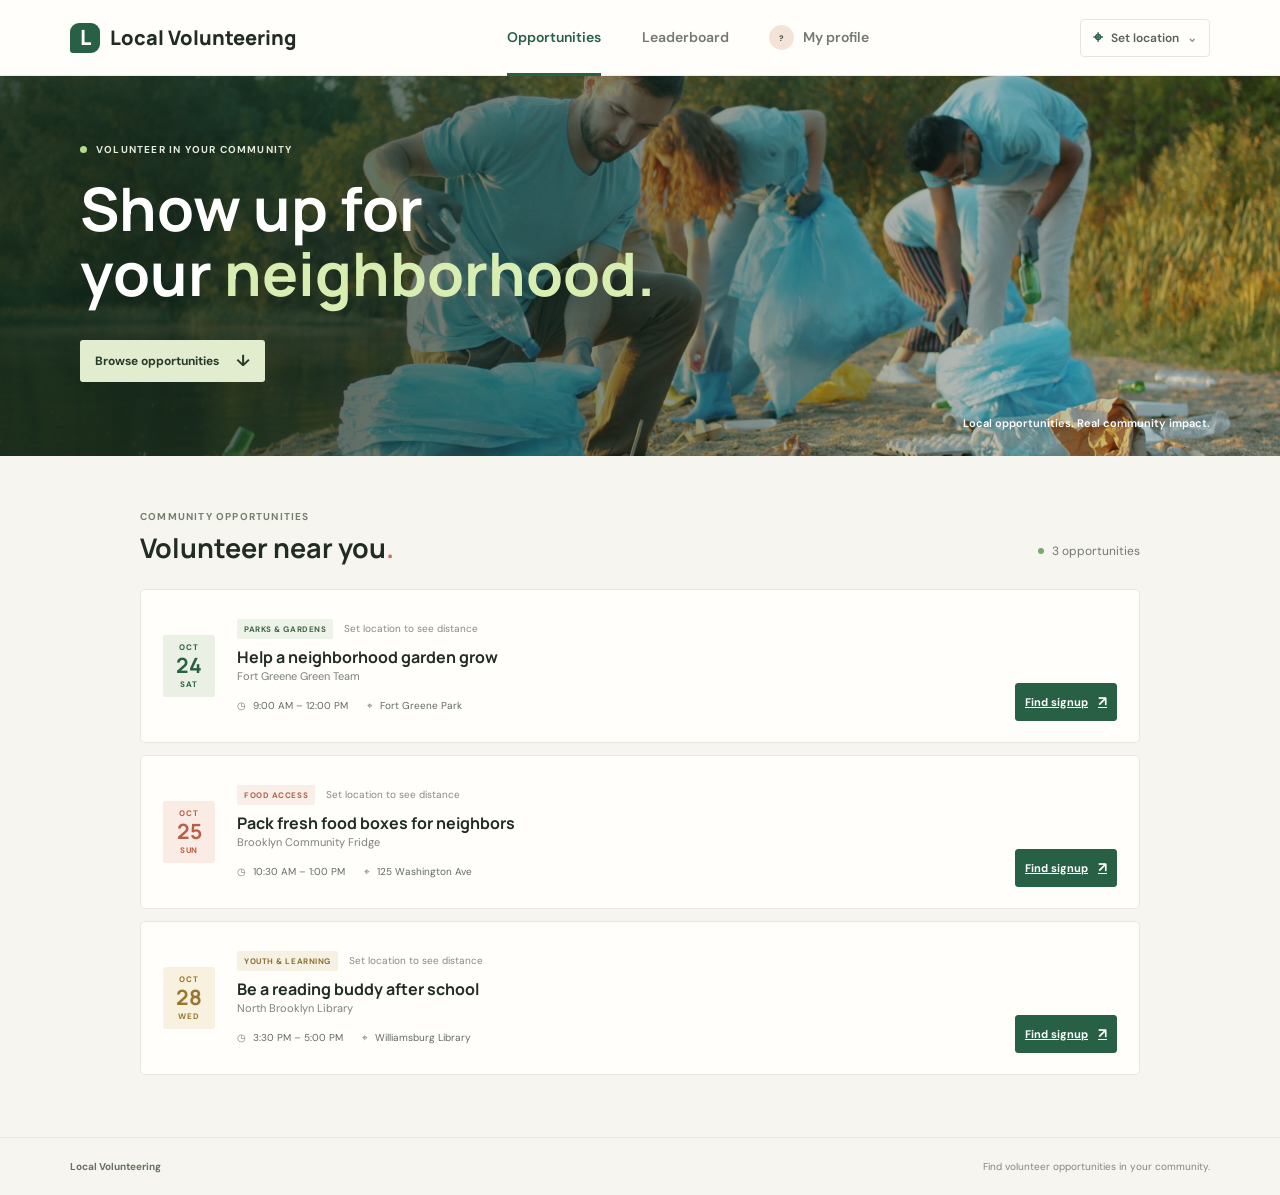
==== commit f4542c09: "made location work again, added location input for if you are away" ====
--- a/index.html
+++ b/index.html
@@ -25,7 +25,7 @@
             </a>
         </nav>
         <button class="location-button" id="location-button" type="button" aria-haspopup="dialog">
-            <span aria-hidden="true">⌖</span> <span data-location-label>Brooklyn, NY</span> <span class="chevron" aria-hidden="true">⌄</span>
+            <span aria-hidden="true">⌖</span> <span data-location-label>Set location</span> <span class="chevron" aria-hidden="true">⌄</span>
         </button>
     </header>
 
@@ -92,7 +92,7 @@
     <dialog class="location-dialog" id="location-dialog" aria-labelledby="location-title">
         <form method="dialog" class="dialog-close-form"><button class="dialog-close" aria-label="Close location settings">×</button></form>
         <h2 id="location-title">Set your location</h2>
-        <p>Use your device location or search for a city to see nearby distances.</p>
+        <p>Use your device location or search for a city to see nearby distances. For a place name, your coordinates are sent to OpenStreetMap. Geocoding data © <a href="https://www.openstreetmap.org/copyright" target="_blank" rel="noopener noreferrer">OpenStreetMap contributors</a>.</p>
         <button class="location-submit" id="use-location" type="button">Use my current location</button>
         <form id="location-form" class="location-search-form">
             <label for="city-search">City or neighborhood</label>
--- a/styles.css
+++ b/styles.css
@@ -121,6 +121,7 @@
     color: #586157;
     font-size: 12px;
     font-weight: 600;
+    cursor: pointer;
 }
 
 .location-button > span:first-child {
@@ -1942,6 +1943,11 @@
     background: var(--green-dark);
 }
 
+.location-submit:disabled {
+    cursor: wait;
+    opacity: 0.7;
+}
+
 .location-search-form {
     display: grid;
     gap: 7px;
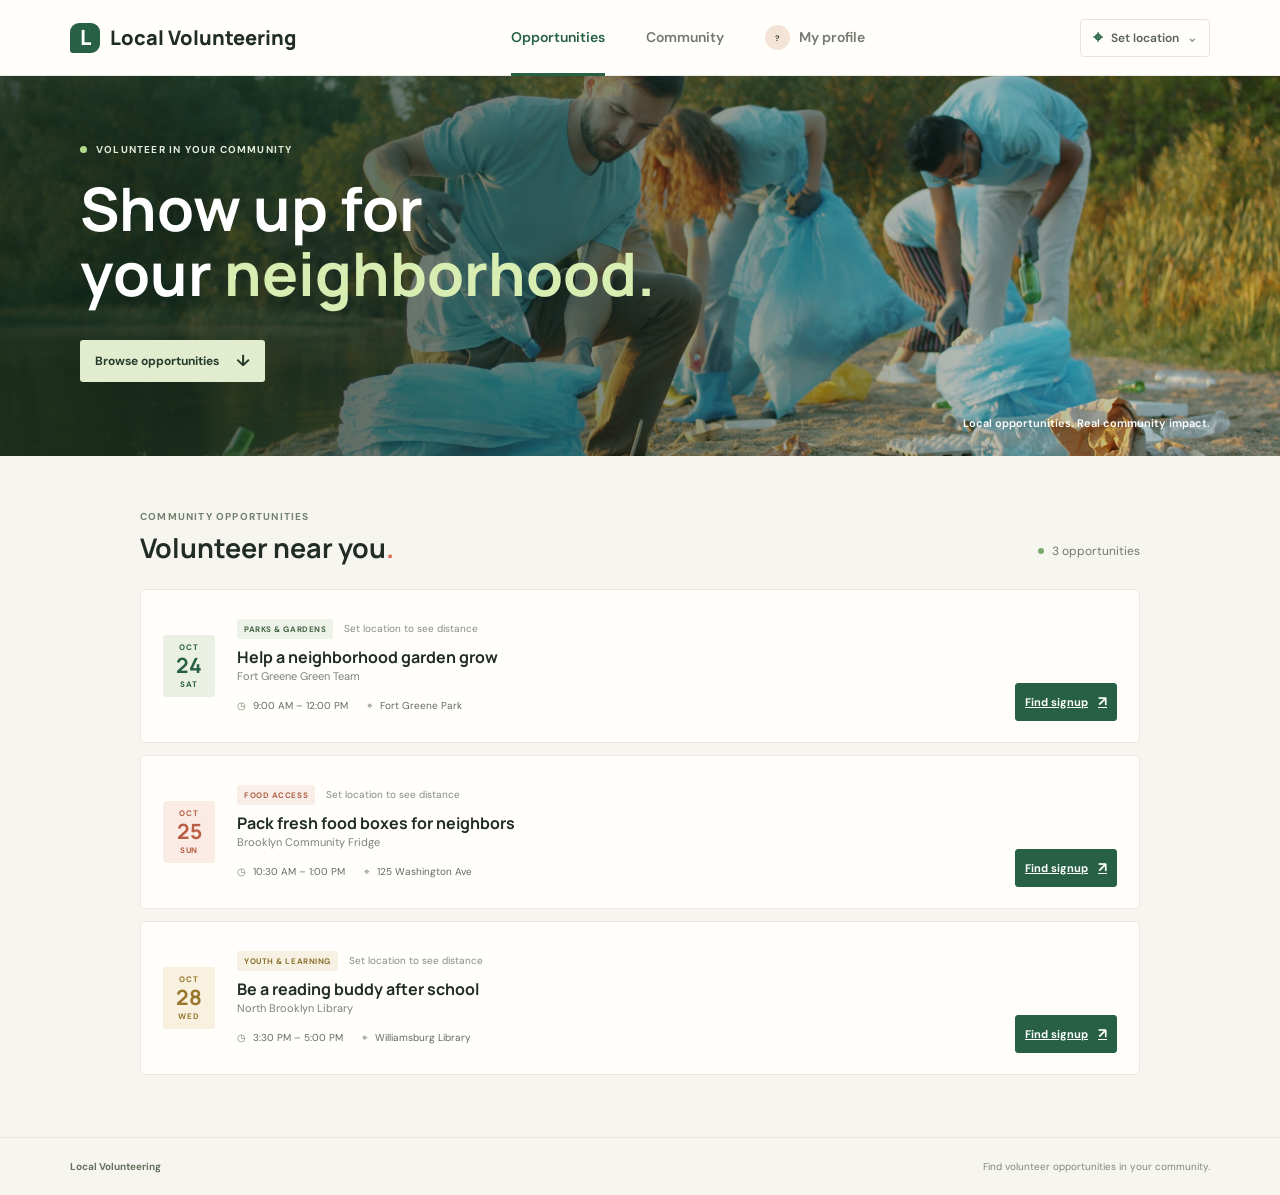
==== commit 16d9e989: "fixed nav bar text" ====
--- a/index.html
+++ b/index.html
@@ -18,7 +18,7 @@
         </a>
         <nav class="main-nav" aria-label="Main navigation">
             <a class="nav-link active" href="index.html" aria-current="page">Opportunities</a>
-            <a class="nav-link" href="leaderboard.html">Leaderboard</a>
+            <a class="nav-link" href="leaderboard.html">Community</a>
             <a class="nav-link profile-link" href="profile.html">
                 <span class="avatar avatar-small" data-profile-initials aria-hidden="true">?</span>
                 <span>My profile</span>
--- a/styles.css
+++ b/styles.css
@@ -1143,6 +1143,13 @@
     color: var(--green);
 }
 
+.leaderboard-message {
+    padding: 18px 13px;
+    border-bottom: 1px solid #efeee8;
+    color: var(--muted);
+    font-size: 12px;
+}
+
 .person-turns small,
 .person-score small {
     color: #888e84;
@@ -1674,7 +1681,8 @@
 }
 
 .profile-overview {
-    display: flex;
+    display: grid;
+    grid-template-columns: minmax(0, 0.8fr) minmax(0, 1.2fr);
     align-items: center;
     gap: 17px;
     padding: 22px 24px;
@@ -1683,6 +1691,13 @@
     background: #eef2e8;
 }
 
+.profile-identity {
+    display: flex;
+    min-width: 0;
+    align-items: center;
+    gap: 17px;
+}
+
 .profile-overview-details {
     min-width: 0;
 }
@@ -1694,6 +1709,21 @@
     font-size: 19px;
 }
 
+.profile-level-badge {
+    display: inline-block;
+    margin-left: 4px;
+    padding: 4px 7px;
+    border-radius: 3px;
+    background: var(--green);
+    color: white;
+    font-family: 'DM Sans', sans-serif;
+    font-size: 9px;
+    font-weight: 700;
+    letter-spacing: 0.3px;
+    vertical-align: middle;
+    white-space: nowrap;
+}
+
 .profile-overview-details p {
     overflow-wrap: anywhere;
     margin: 3px 0 0;
@@ -1702,10 +1732,10 @@
 }
 
 .profile-overview .profile-stats-grid {
-    width: min(350px, 48%);
-    grid-template-columns: repeat(2, minmax(0, 1fr));
+    width: 100%;
+    grid-template-columns: repeat(3, minmax(0, 1fr));
     gap: 10px;
-    margin: 0 0 0 auto;
+    margin: 0;
 }
 
 .profile-overview .stat-card {
@@ -1717,6 +1747,36 @@
 
 .profile-overview .stat-card strong {
     line-height: 1.1;
+}
+
+.profile-level-progress {
+    grid-column: 1 / -1;
+}
+
+.profile-level-progress-label {
+    display: flex;
+    justify-content: space-between;
+    gap: 12px;
+    margin-bottom: 6px;
+    color: #596856;
+    font-size: 10px;
+    font-weight: 600;
+}
+
+.profile-level-progress-track {
+    height: 7px;
+    overflow: hidden;
+    border-radius: 5px;
+    background: #d8e1d1;
+}
+
+.profile-level-progress-track span {
+    display: block;
+    width: 0;
+    height: 100%;
+    border-radius: inherit;
+    background: var(--green);
+    transition: width 180ms ease;
 }
 
 .profile-workspace {
@@ -1816,6 +1876,23 @@
     color: var(--green-dark);
 }
 
+.account-mode-toggle {
+    width: fit-content;
+    padding: 2px 0;
+    border: 0;
+    background: transparent;
+    color: var(--green);
+    cursor: pointer;
+    font: inherit;
+    font-size: 11px;
+    font-weight: 600;
+    text-align: left;
+}
+
+[hidden] {
+    display: none !important;
+}
+
 .optional-label {
     color: #858b82;
     font-size: 9px;
@@ -1826,6 +1903,59 @@
     margin-top: 18px;
 }
 
+.activity-photo-preview {
+    width: 100%;
+    max-height: 180px;
+    object-fit: cover;
+    border: 1px solid var(--line);
+    border-radius: 3px;
+}
+
+.review-activity-details {
+    display: grid;
+    grid-template-columns: max-content minmax(0, 1fr);
+    gap: 8px 16px;
+    margin: 20px 0;
+    font-size: 12px;
+}
+
+.review-activity-details dt {
+    color: var(--muted);
+    font-weight: 700;
+}
+
+.review-activity-details dd {
+    margin: 0;
+    overflow-wrap: anywhere;
+}
+
+.review-photo-grid {
+    display: grid;
+    grid-template-columns: repeat(2, minmax(0, 1fr));
+    gap: 14px;
+    margin: 18px 0;
+}
+
+.review-photo-grid figure {
+    margin: 0;
+}
+
+.review-photo-grid img {
+    display: block;
+    width: 100%;
+    max-height: 360px;
+    object-fit: contain;
+    border: 1px solid var(--line);
+    border-radius: 3px;
+    background: #f6f5ef;
+}
+
+.review-photo-grid figcaption {
+    margin-top: 5px;
+    font-size: 11px;
+    font-weight: 700;
+}
+
 .activity-history .activity-list {
     margin-top: 14px;
 }
@@ -1850,6 +1980,23 @@
     font-size: 11px;
     font-weight: 700;
     white-space: nowrap;
+}
+
+.review-requests-heading {
+    margin-top: 24px;
+    padding-top: 16px;
+    border-top: 1px solid var(--line);
+}
+
+.review-request-status {
+    color: #8a6b2e;
+    font-size: 10px;
+    font-weight: 700;
+    white-space: nowrap;
+}
+
+.review-request-status.rejected {
+    color: #a24e3b;
 }
 
 .activity-history .activity-list .activity-empty {
@@ -1871,6 +2018,35 @@
     margin: 0;
     font-family: 'Manrope', sans-serif;
     font-size: 19px;
+}
+
+.review-actions {
+    display: flex;
+    flex-wrap: wrap;
+    gap: 10px;
+    margin-top: 20px;
+}
+
+.review-reject-button {
+    min-height: 39px;
+    padding: 0 14px;
+    border: 1px solid #d9c7c1;
+    border-radius: 3px;
+    background: #fffefa;
+    color: #8f493a;
+    cursor: pointer;
+    font: inherit;
+    font-size: 11px;
+    font-weight: 700;
+}
+
+.review-reject-button:hover {
+    background: #f8eeea;
+}
+
+.review-actions button:disabled {
+    cursor: wait;
+    opacity: 0.65;
 }
 
 .community-empty p {
@@ -1976,13 +2152,17 @@
     }
 
     .profile-overview {
-        flex-wrap: wrap;
+        grid-template-columns: minmax(0, 1fr);
         padding: 19px;
     }
 
     .profile-overview .profile-stats-grid {
         width: 100%;
         margin: 4px 0 0;
+    }
+
+    .profile-level-progress {
+        grid-column: 1;
     }
 }
 
@@ -2006,6 +2186,10 @@
         font-size: 10px;
     }
 
+    .profile-level-progress-label {
+        font-size: 9px;
+    }
+
     .profile-overview .stat-card {
         min-height: 75px;
         padding: 10px;
